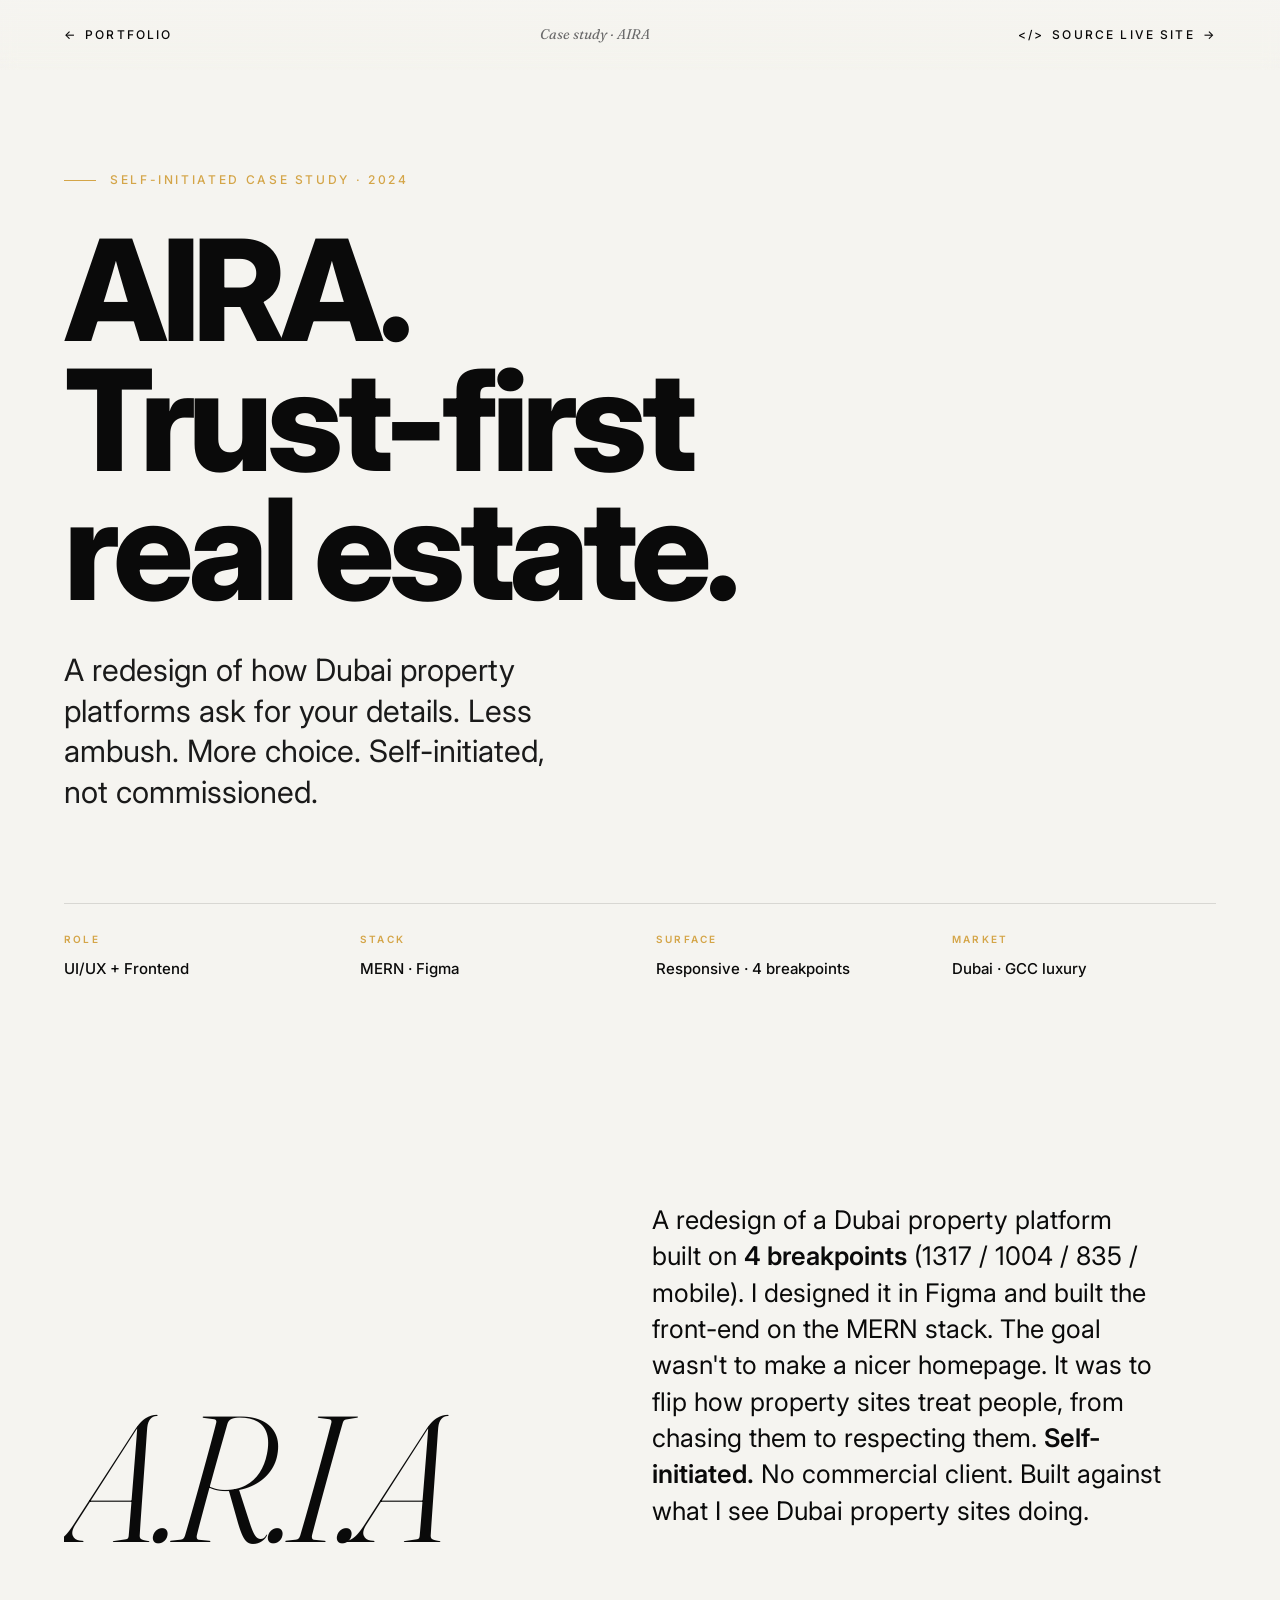
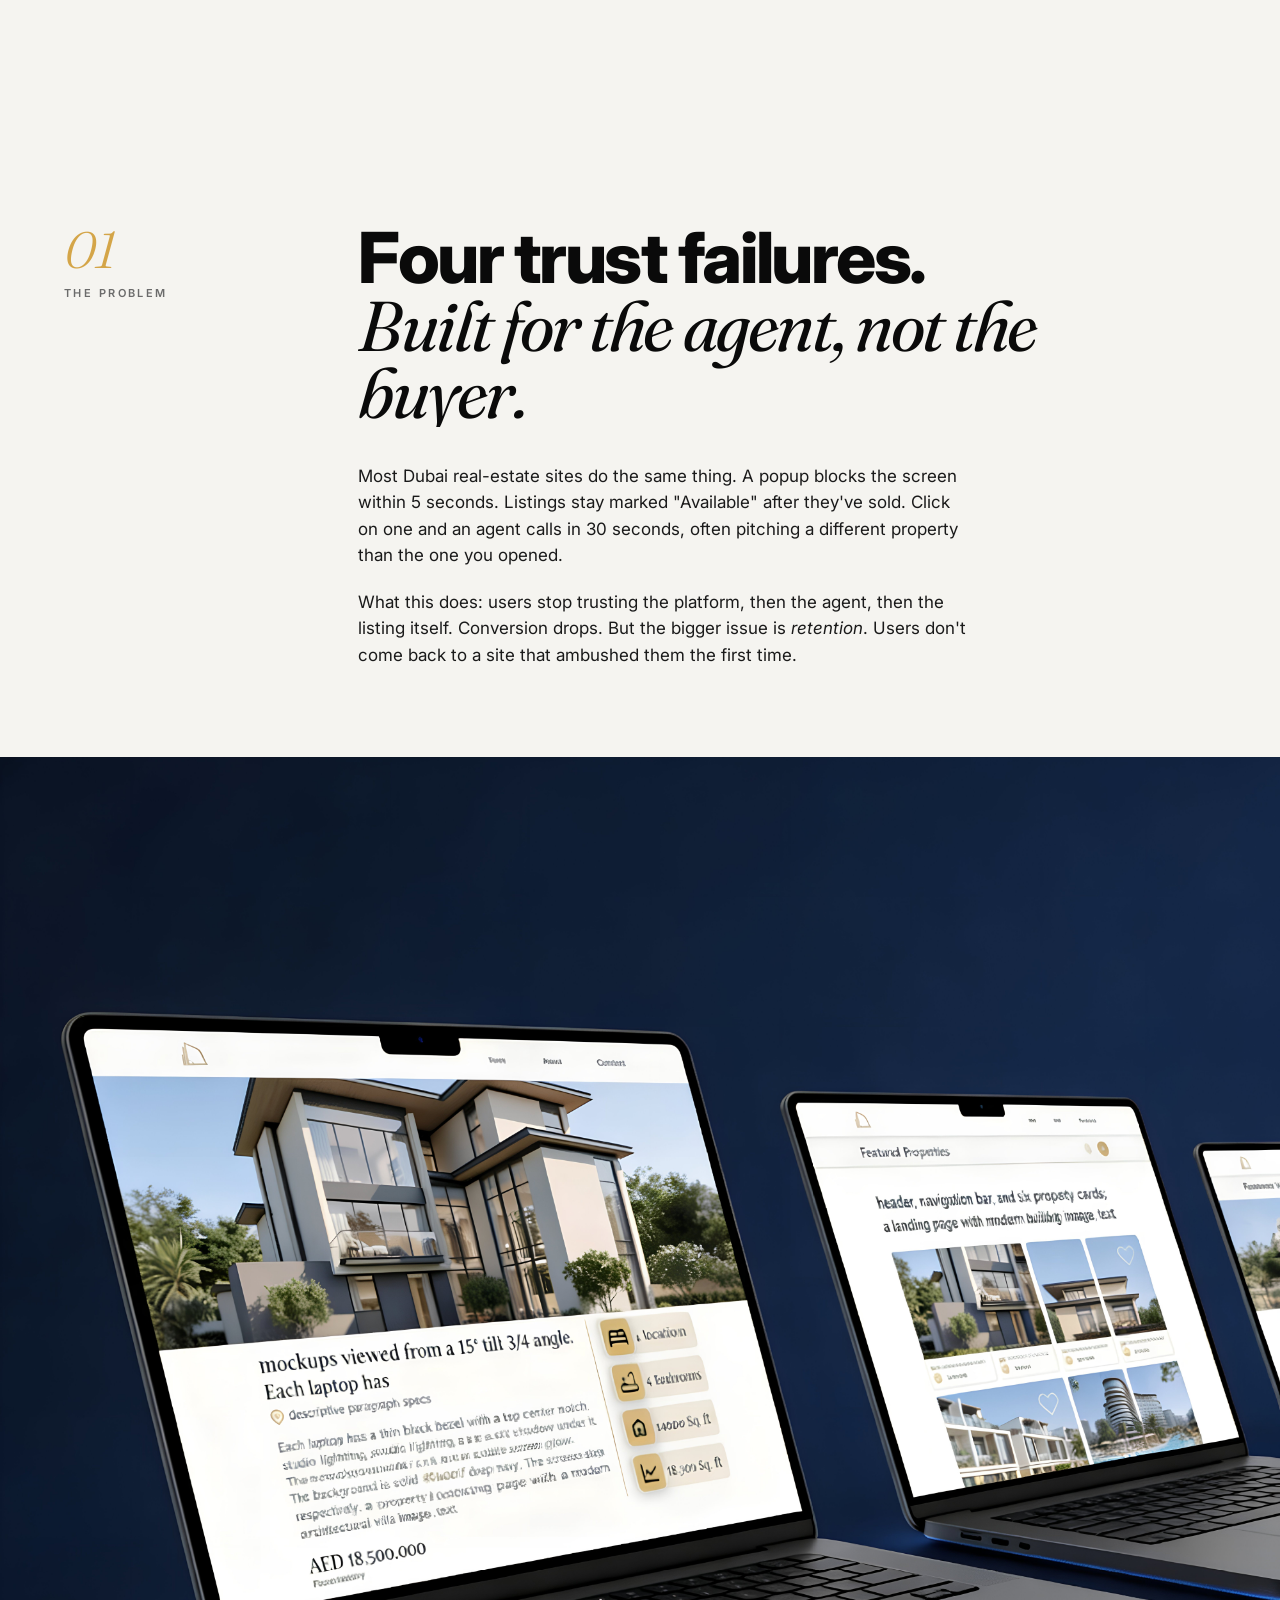
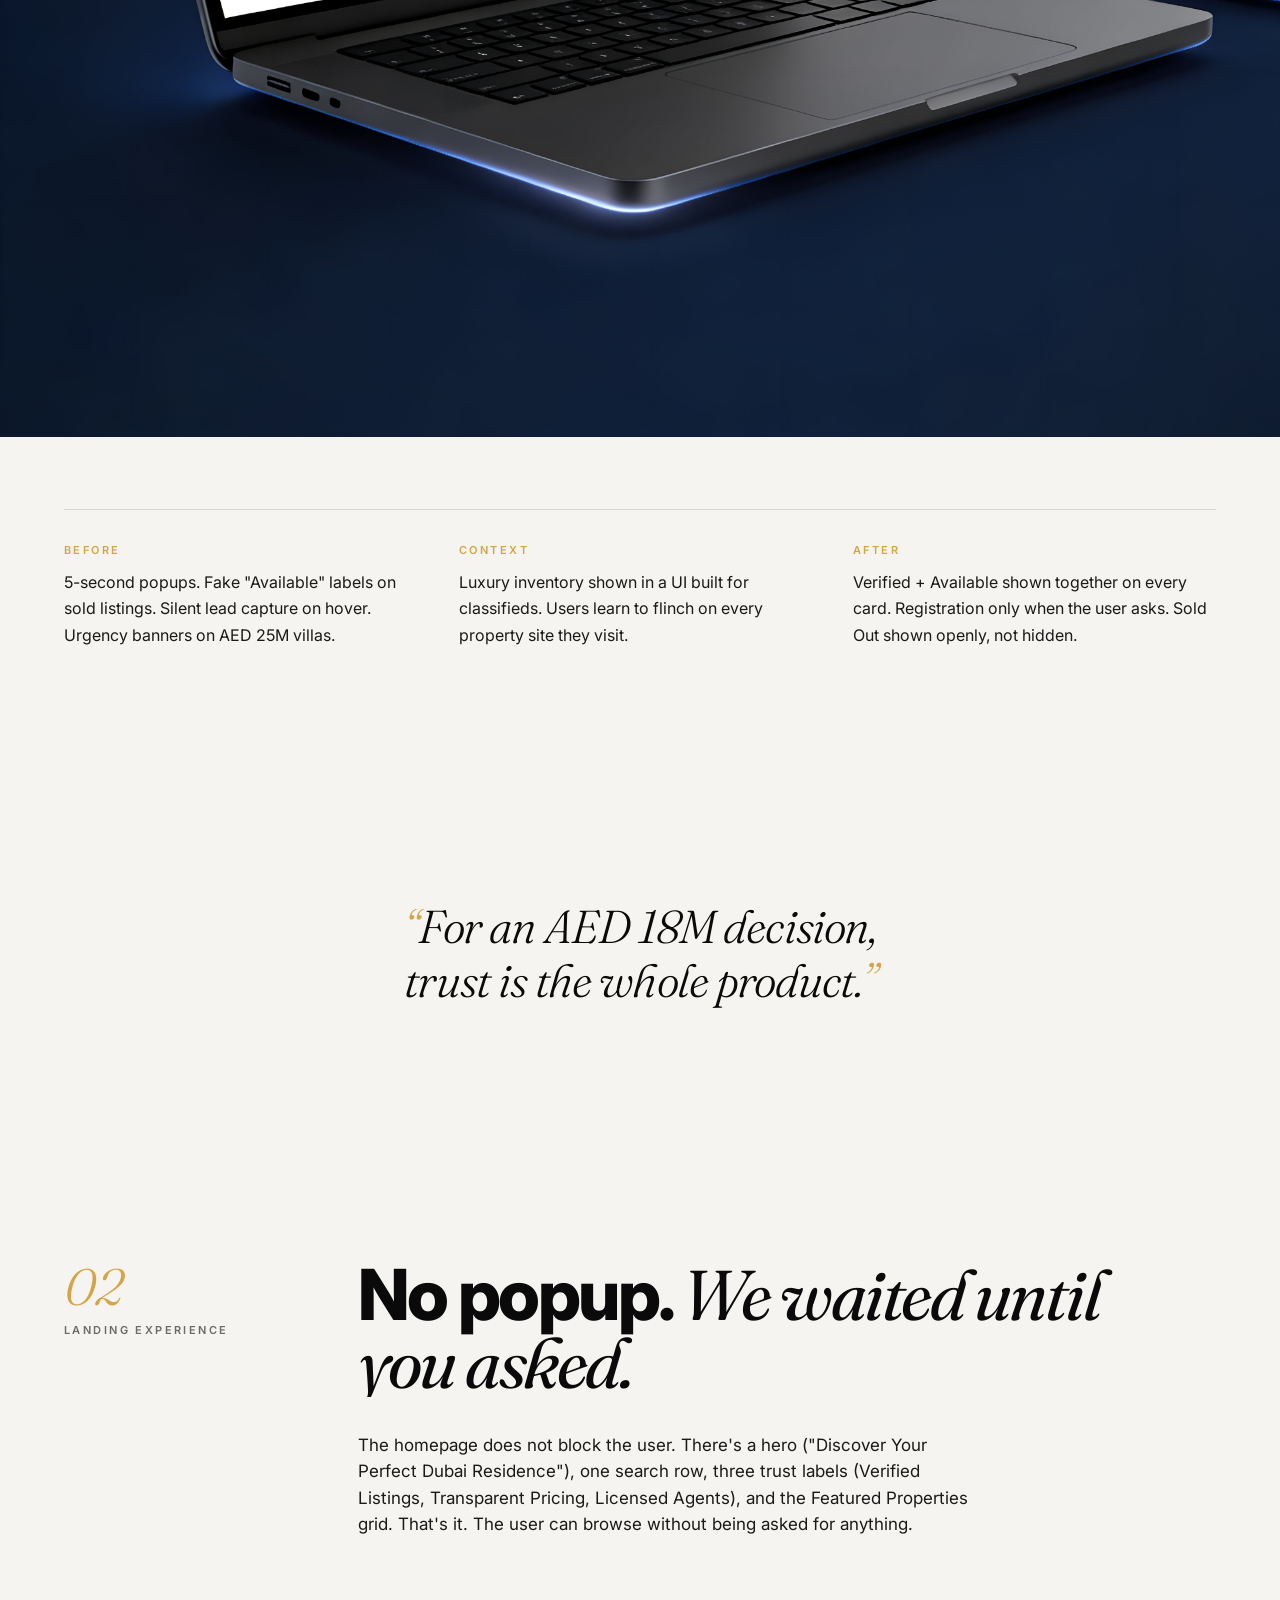
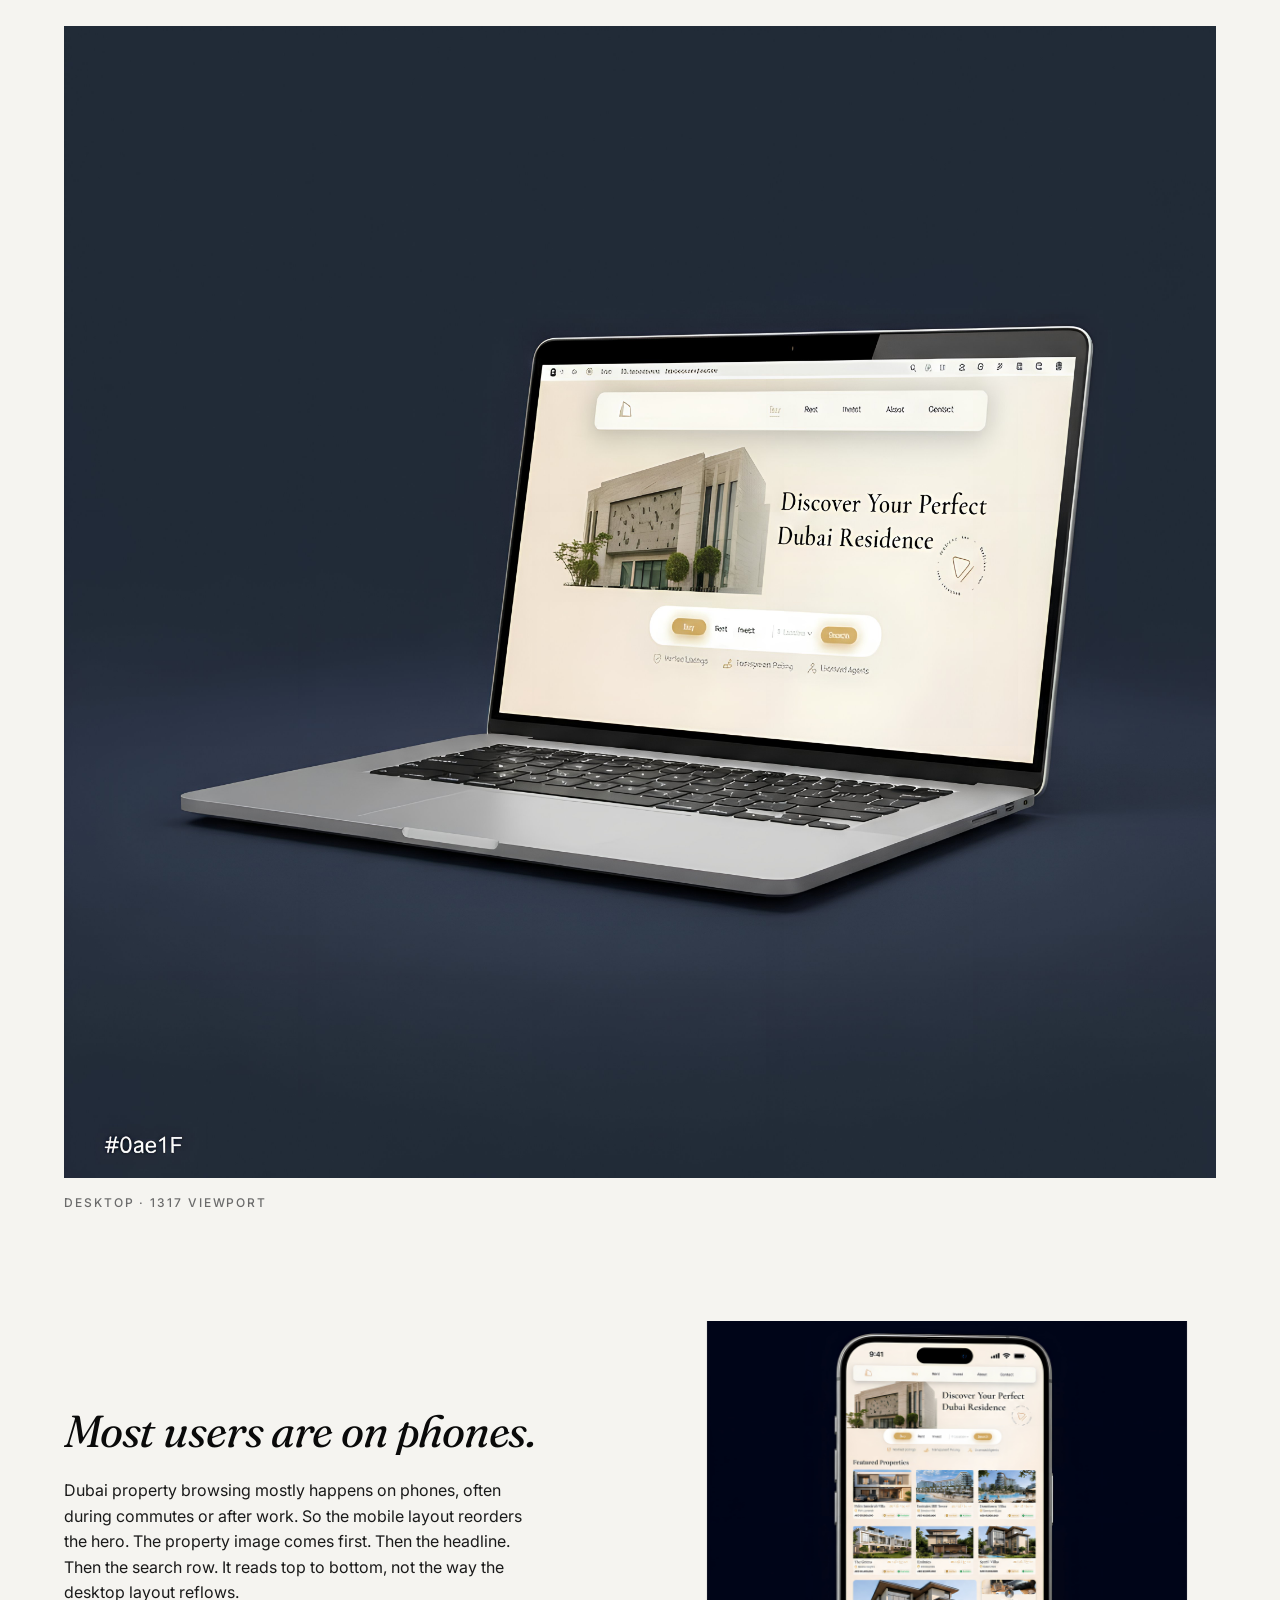
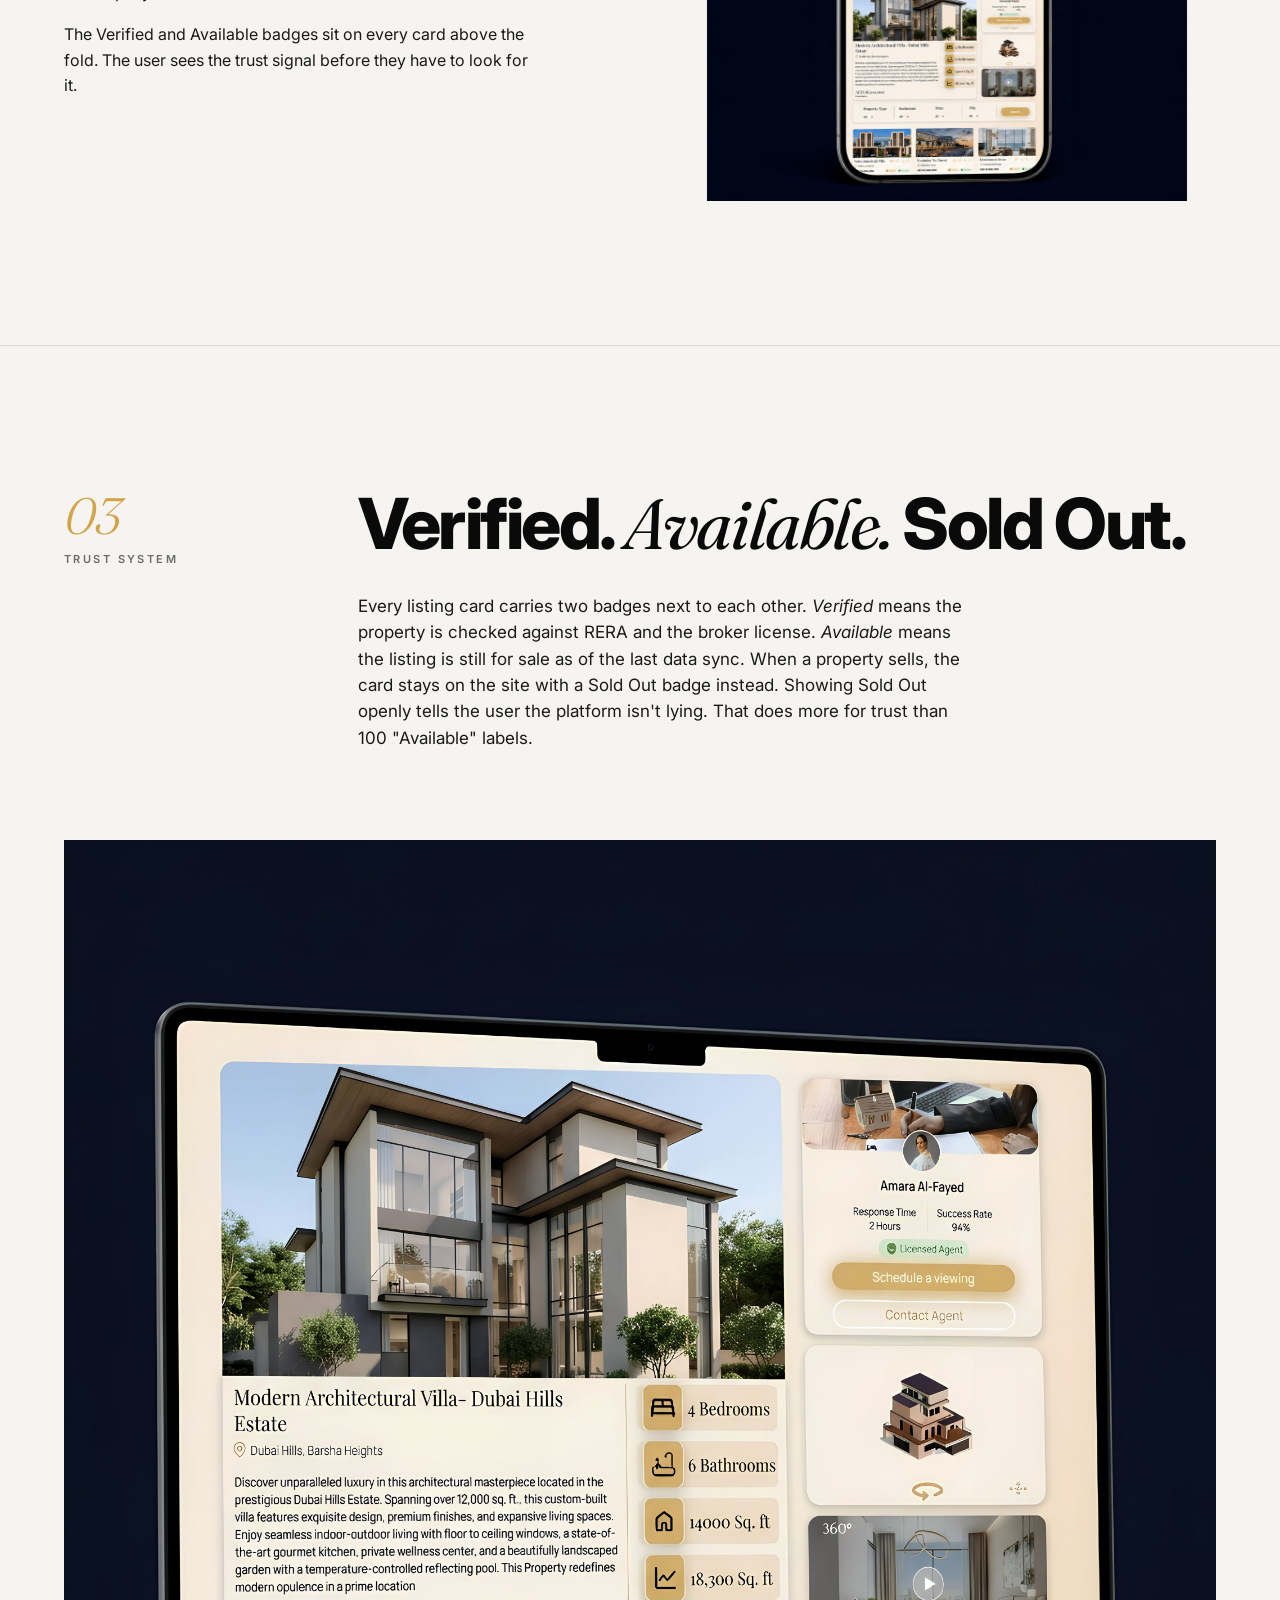
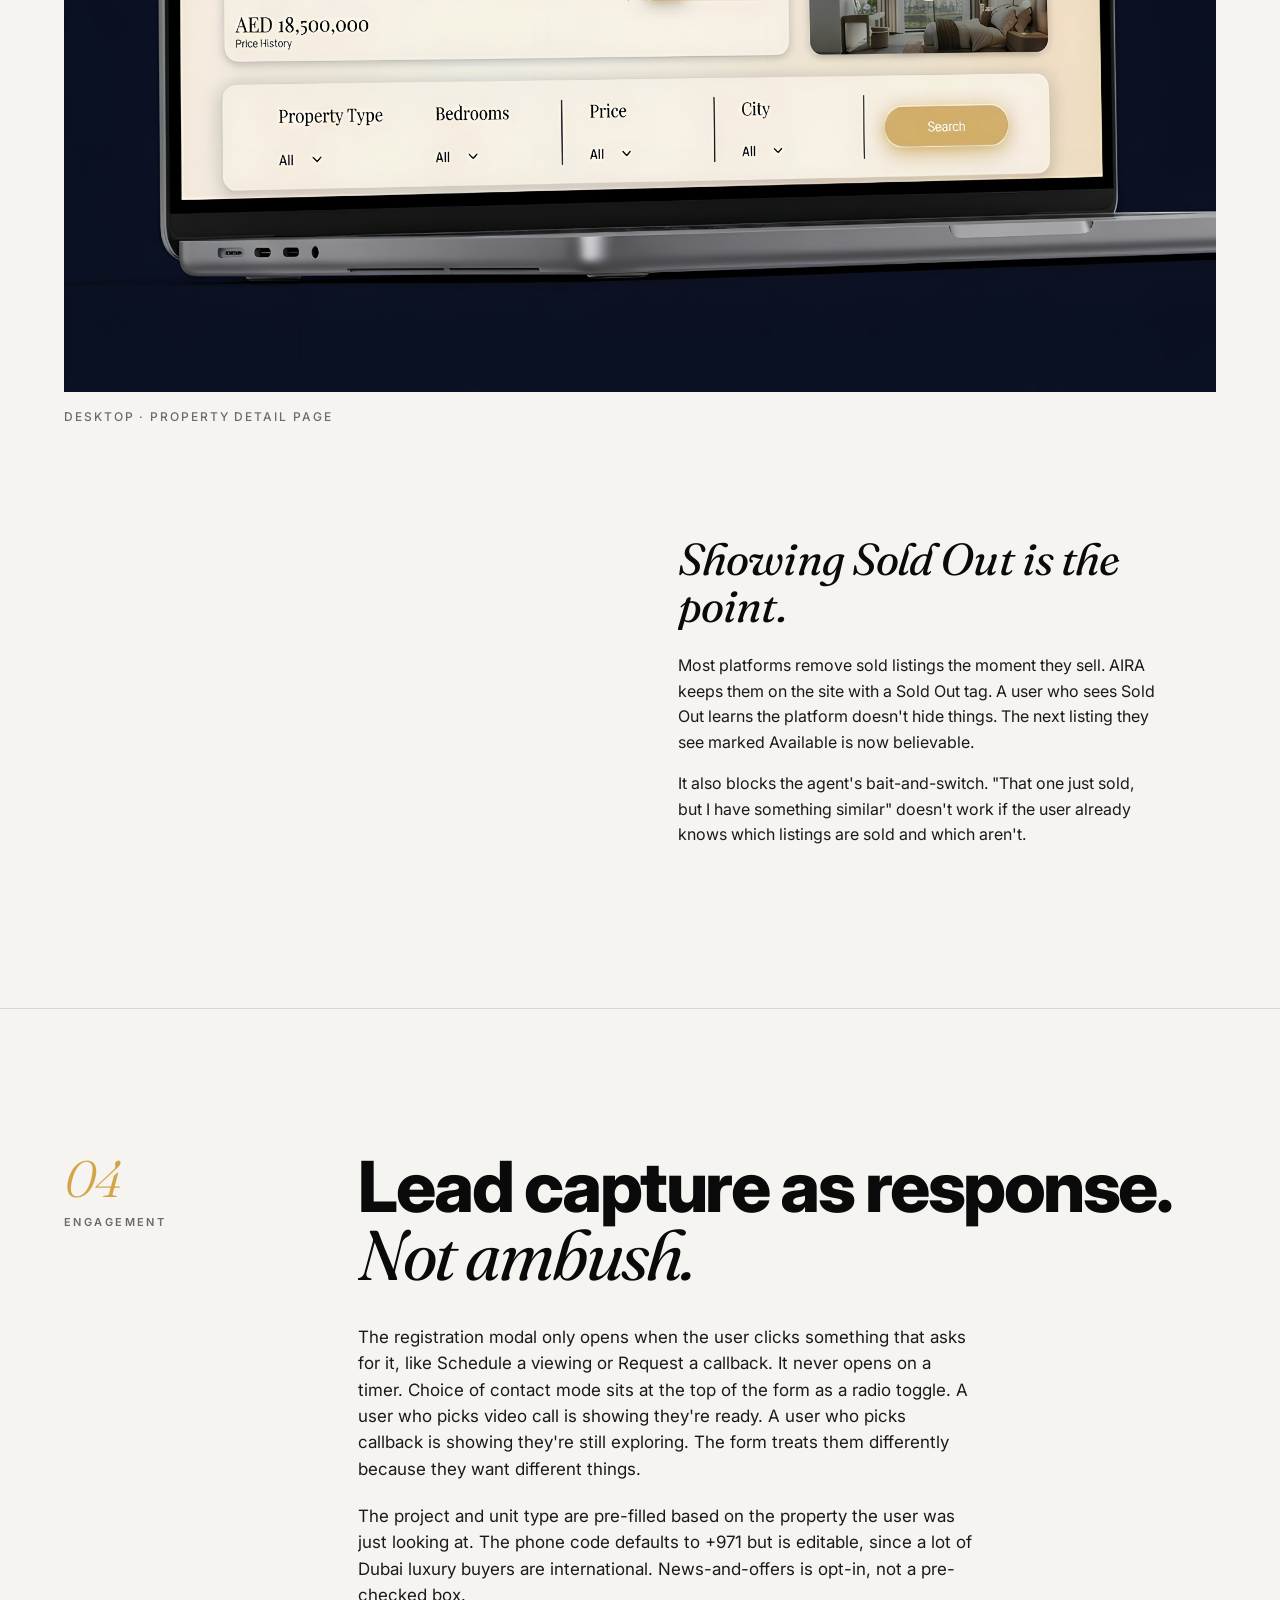
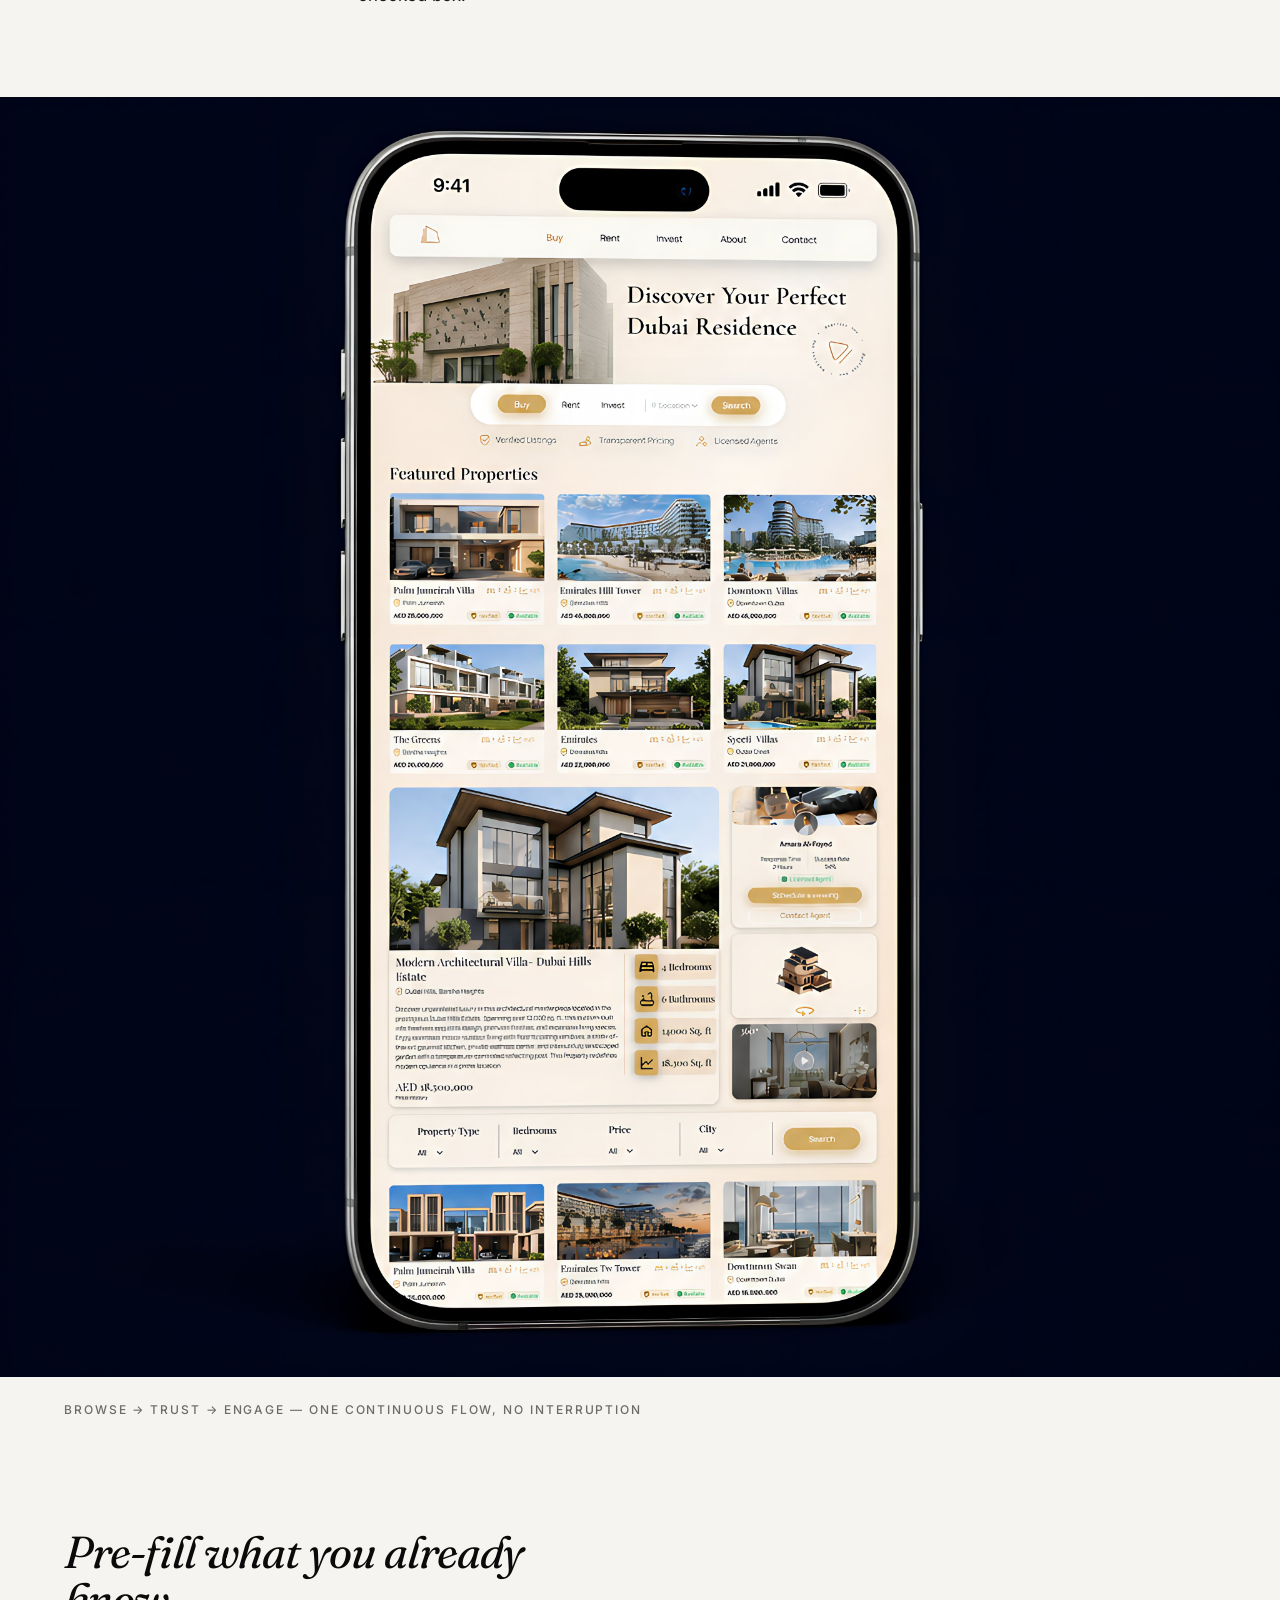
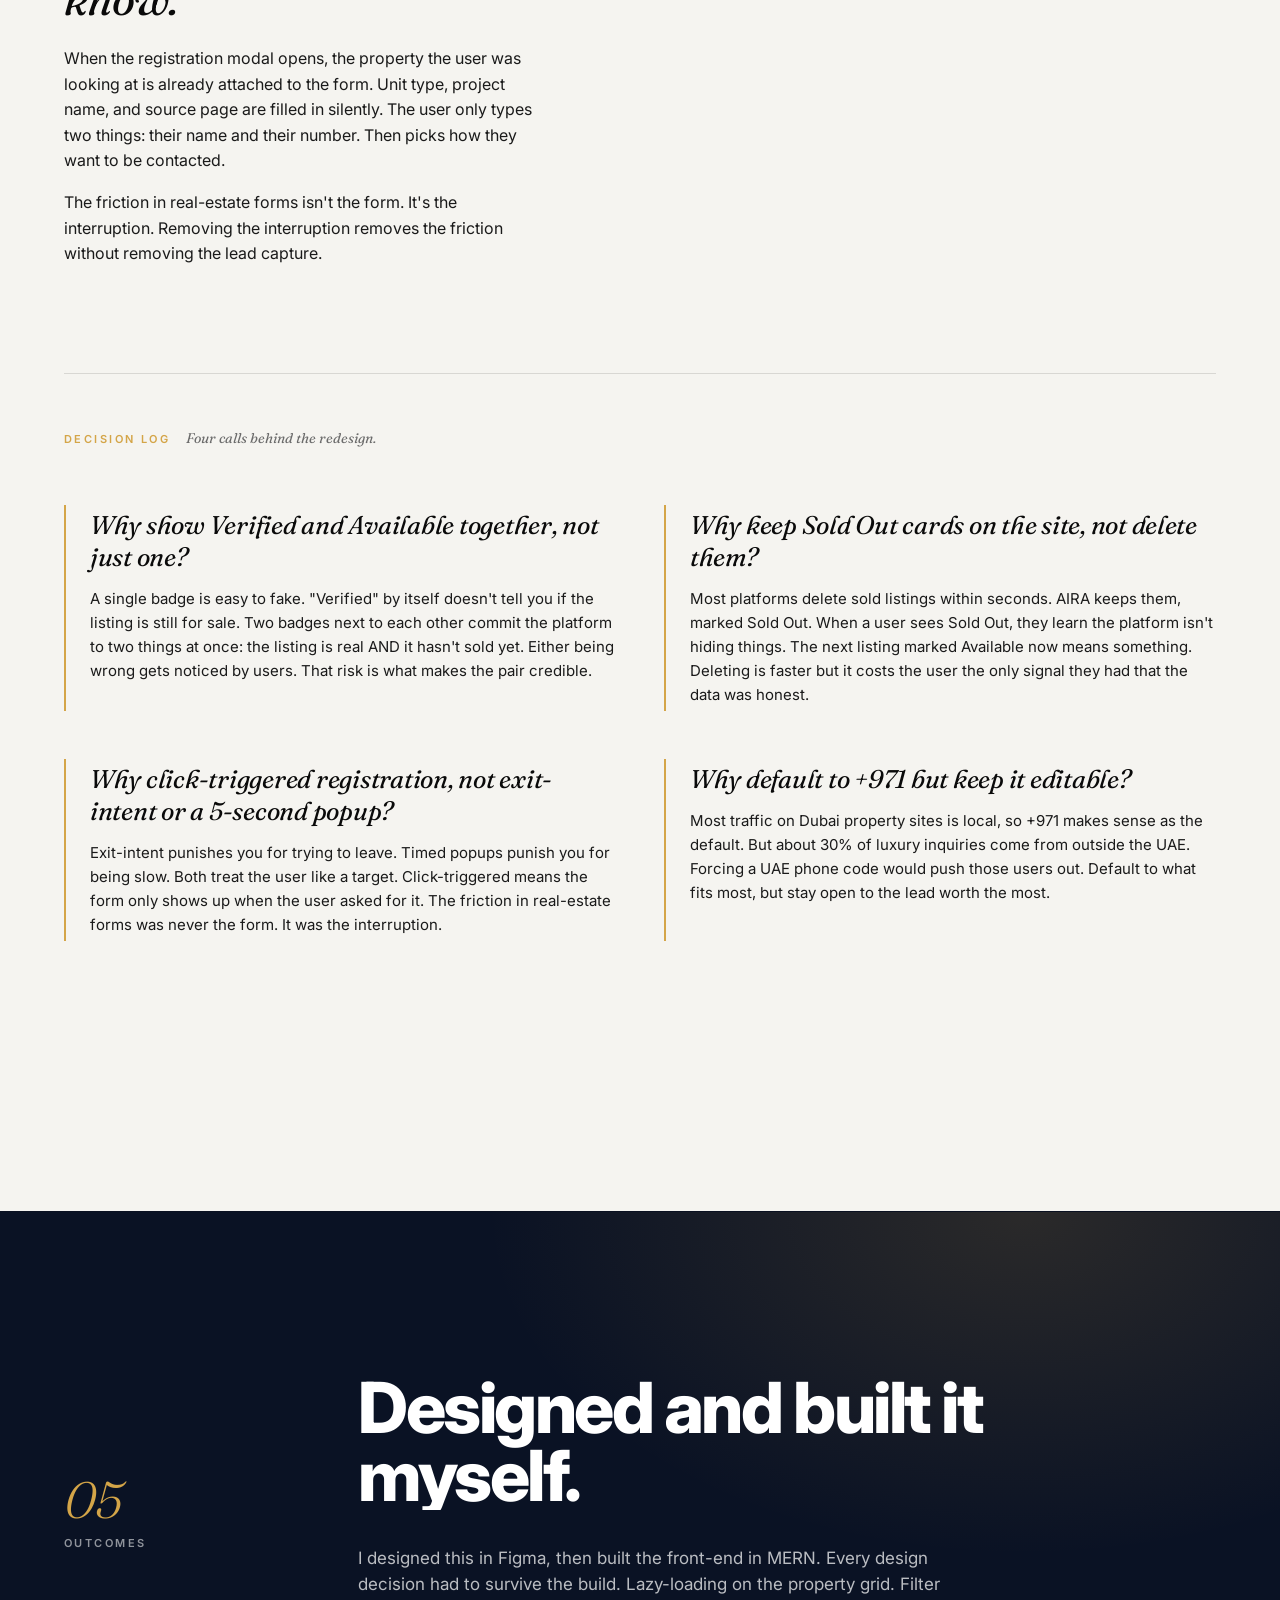
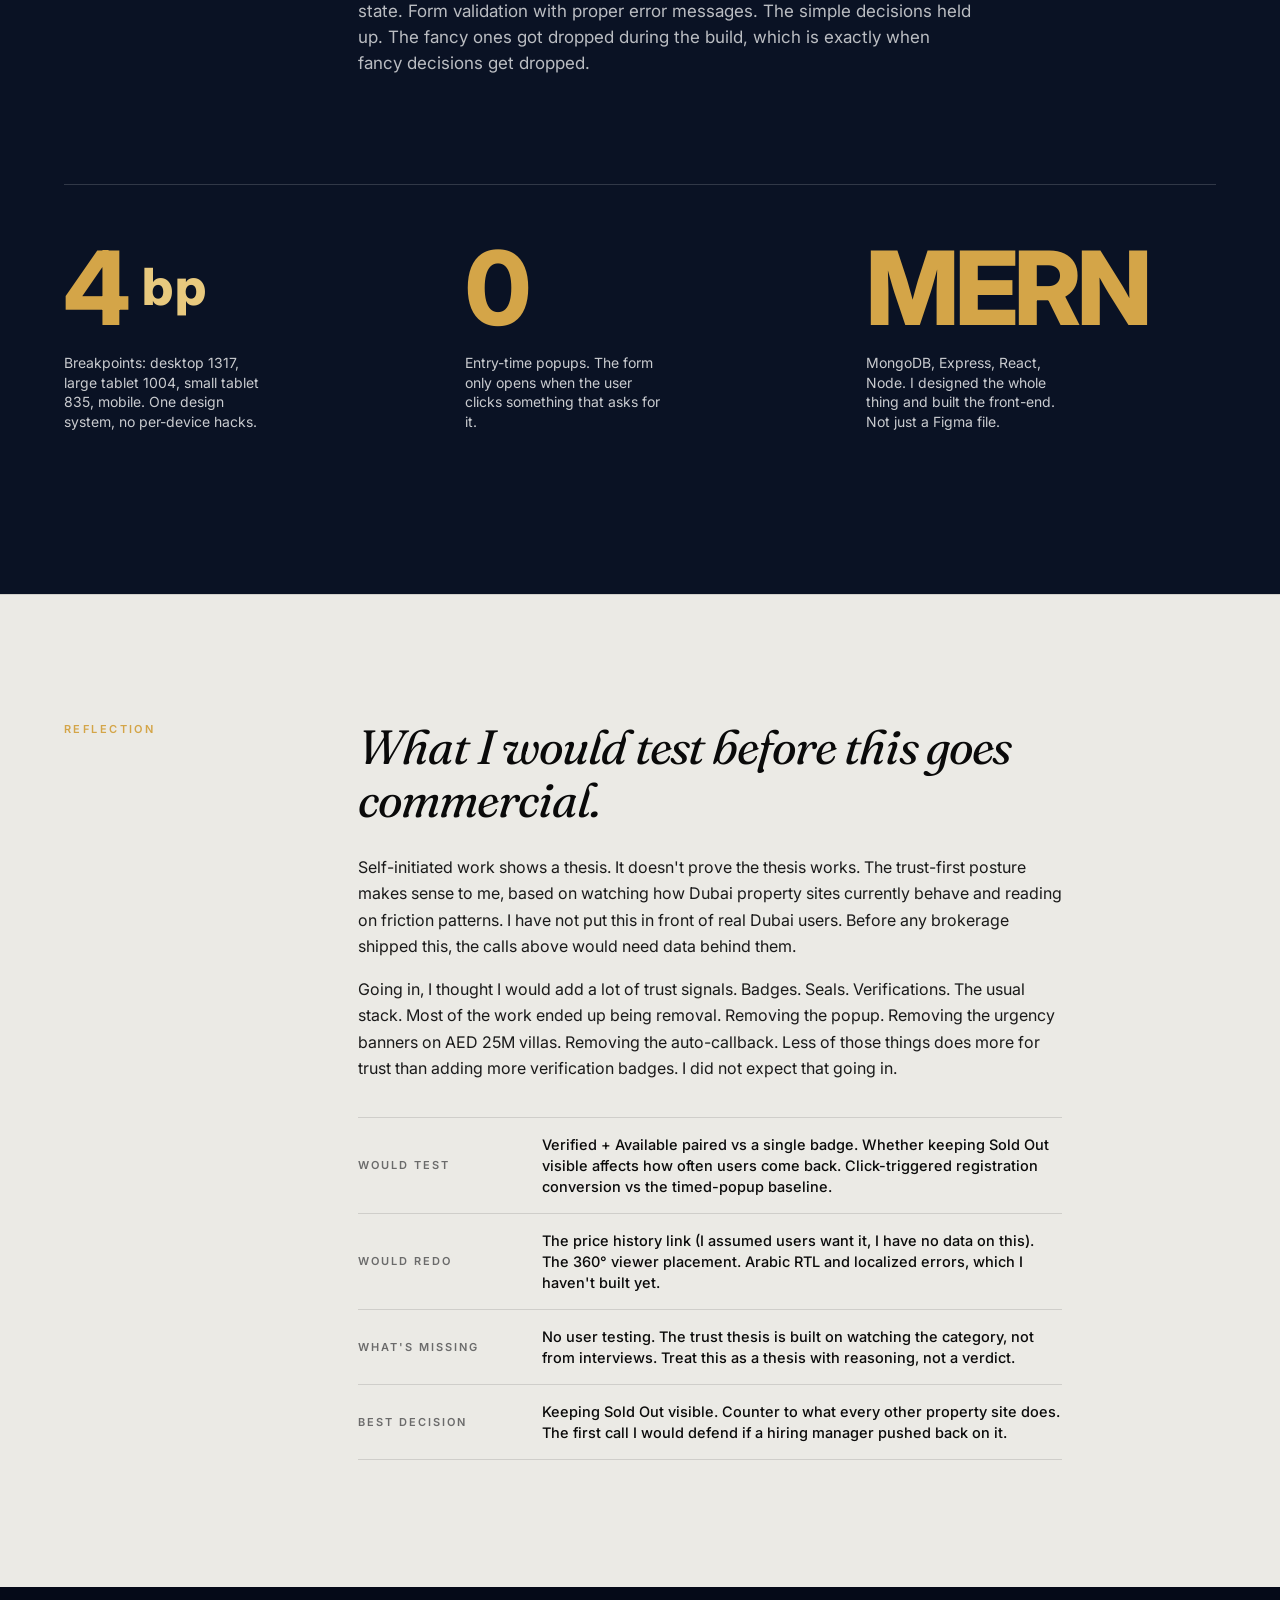
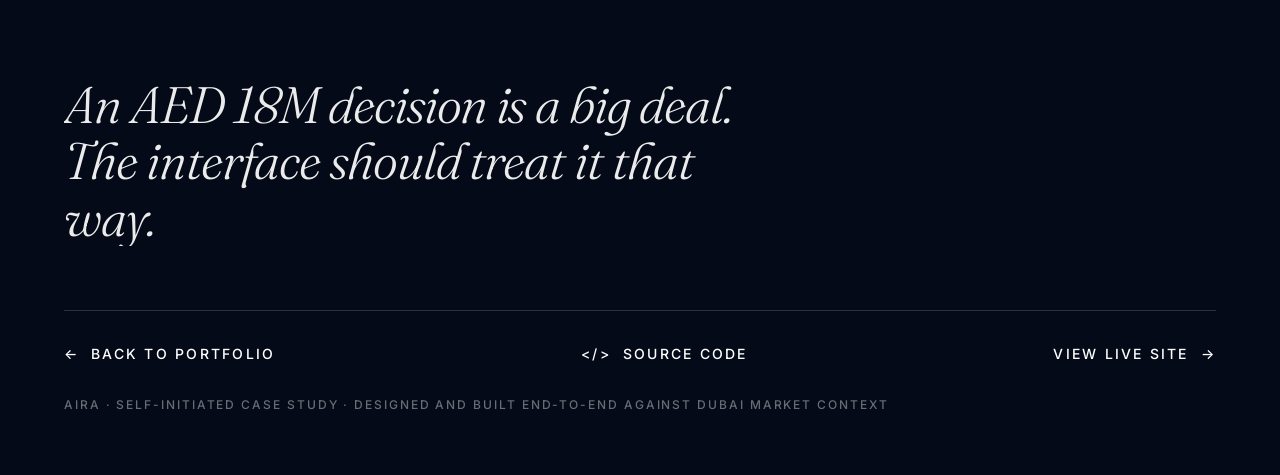
==== portfolio-fe/project-aira.html @ dd725645 "first commit" ====
<!DOCTYPE html>
<html lang="en">
<head>
<meta charset="UTF-8">
<meta name="viewport" content="width=device-width, initial-scale=1, viewport-fit=cover">
<meta name="description" content="Case study: ARIA — a trust-first real estate platform for Dubai, replacing aggressive lead capture with user-controlled engagement.">
<title>ARIA · Case Study — Jenish Karki</title>

<link rel="preconnect" href="https://fonts.googleapis.com">
<link rel="preconnect" href="https://fonts.gstatic.com" crossorigin>
<link href="https://fonts.googleapis.com/css2?family=Inter:wght@300;400;500;600;700;800;900&family=Fraunces:opsz,wght@9..144,300;9..144,400;9..144,500;9..144,700;9..144,800&display=swap" rel="stylesheet">

<style>
/* ============================================================
   ARIA CASE STUDY — scoped under .bkvm-page
   Typography: editorial magazine. Layout: Porsche-style stagger.
   (Shares the BKVM case-study chassis for visual consistency.)
   ============================================================ */

.bkvm-page,
.bkvm-page * {
  box-sizing: border-box;
}

.bkvm-page {
  --bg: #f5f4f0;
  --bg-2: #ebeae5;
  --bg-dark: #0a1224;
  --bg-dark-2: #050a18;
  --ink: #0a0a0a;
  --ink-2: #1a1a1a;
  --ink-mute: #6b6b6b;
  --ink-faint: #9a9a9a;
  --rule: rgba(10, 10, 10, 0.12);
  --rule-strong: rgba(10, 10, 10, 0.32);
  --gold: #d4a548;
  --gold-soft: #e8c97e;
  --navy: #1a3050;
  --red: #c2362b;
  --green: #1f7a3d;
  --serif: 'Fraunces', 'Times New Roman', serif;
  --sans: 'Inter', -apple-system, BlinkMacSystemFont, 'Segoe UI', sans-serif;
  --ease: cubic-bezier(0.4, 0, 0.2, 1);
  --ease-out: cubic-bezier(0.22, 1, 0.36, 1);

  margin: 0;
  background: var(--bg);
  color: var(--ink);
  font-family: var(--sans);
  font-size: 17px;
  line-height: 1.55;
  -webkit-font-smoothing: antialiased;
  -moz-osx-font-smoothing: grayscale;
  text-rendering: optimizeLegibility;
  overflow-x: hidden;
}

html { scroll-behavior: smooth; }

/* Selection */
.bkvm-page ::selection { background: var(--gold); color: var(--ink); }

/* ===== Top nav (fixed) ===== */
.bkvm-nav {
  position: fixed;
  inset: 0 0 auto 0;
  z-index: 100;
  display: flex;
  justify-content: space-between;
  align-items: center;
  padding: 24px max(5vw, 32px);
  background: linear-gradient(180deg, rgba(245, 244, 240, 0.96), rgba(245, 244, 240, 0));
  backdrop-filter: saturate(140%) blur(8px);
  -webkit-backdrop-filter: saturate(140%) blur(8px);
  font-size: 12px;
  letter-spacing: 0.18em;
  text-transform: uppercase;
  font-weight: 500;
  transition: padding 0.4s var(--ease);
}
.bkvm-nav a {
  color: var(--ink);
  text-decoration: none;
  position: relative;
  display: inline-flex;
  align-items: center;
  gap: 8px;
  transition: opacity 0.2s var(--ease);
}
.bkvm-nav a:hover { opacity: 0.5; }
.bkvm-nav .center {
  font-family: var(--serif);
  font-style: italic;
  font-weight: 400;
  text-transform: none;
  letter-spacing: 0;
  font-size: 14px;
  color: var(--ink-mute);
}
@media (max-width: 720px) {
  .bkvm-nav { padding: 16px 20px; font-size: 10px; }
  .bkvm-nav .center { display: none; }
}

/* ===== HERO ===== */
.hero {
  min-height: 100svh;
  padding: clamp(120px, 18vh, 200px) max(5vw, 32px) clamp(48px, 8vh, 96px);
  display: flex;
  flex-direction: column;
  justify-content: space-between;
  position: relative;
}

.hero .eyebrow {
  font-size: 12px;
  letter-spacing: 0.22em;
  text-transform: uppercase;
  font-weight: 500;
  color: var(--gold);
  margin-bottom: clamp(28px, 4vh, 56px);
  display: inline-flex;
  align-items: center;
  gap: 14px;
}
.hero .eyebrow::before {
  content: '';
  width: 32px;
  height: 1px;
  background: var(--gold);
  display: inline-block;
}

.hero h1 {
  font-size: clamp(56px, 11vw, 168px);
  line-height: 0.92;
  letter-spacing: -0.045em;
  font-weight: 800;
  margin: 0 0 clamp(28px, 4vh, 48px);
  max-width: 14ch;
  font-feature-settings: 'ss01';
}

.hero .lede {
  font-size: clamp(20px, 2.4vw, 32px);
  line-height: 1.32;
  font-weight: 400;
  color: var(--ink-2);
  max-width: 28ch;
  margin: 0;
}
.hero .lede em {
  font-family: var(--serif);
  font-style: italic;
  font-weight: 400;
  color: var(--ink);
}

.hero-meta {
  display: grid;
  grid-template-columns: repeat(4, 1fr);
  gap: 32px;
  border-top: 1px solid var(--rule);
  padding-top: 28px;
  margin-top: clamp(64px, 10vh, 120px);
}
.hero-meta .cell .label {
  display: block;
  font-size: 10px;
  letter-spacing: 0.22em;
  text-transform: uppercase;
  color: var(--gold);
  font-weight: 600;
  margin-bottom: 10px;
}
.hero-meta .cell .value {
  display: block;
  font-size: 15px;
  font-weight: 500;
  color: var(--ink);
  line-height: 1.4;
}
@media (max-width: 720px) {
  .hero-meta { grid-template-columns: repeat(2, 1fr); gap: 20px; }
}

/* ===== Intro lede block (post-hero, like Porsche f03) ===== */
.intro-block {
  padding: clamp(80px, 14vh, 180px) max(5vw, 32px) clamp(80px, 14vh, 180px);
  display: grid;
  grid-template-columns: repeat(12, 1fr);
  gap: 24px;
}
.intro-block .body {
  grid-column: 7 / -1;
  font-size: clamp(20px, 2vw, 28px);
  line-height: 1.42;
  font-weight: 400;
  color: var(--ink);
  max-width: 32ch;
}
.intro-block .body strong {
  font-weight: 600;
}
.intro-block .marker {
  grid-column: 1 / 7;
  align-self: end;
  font-family: var(--serif);
  font-weight: 300;
  font-size: clamp(80px, 14vw, 220px);
  line-height: 0.85;
  color: var(--ink);
  letter-spacing: -0.04em;
  font-style: italic;
}
@media (max-width: 900px) {
  .intro-block .body { grid-column: 1 / -1; font-size: 22px; }
  .intro-block .marker { display: none; }
}

/* ===== Section base ===== */
.section {
  padding: clamp(96px, 16vh, 200px) max(5vw, 32px);
  position: relative;
}
.section + .section {
  border-top: 1px solid var(--rule);
}

.section-head {
  display: grid;
  grid-template-columns: repeat(12, 1fr);
  gap: 24px;
  margin-bottom: clamp(56px, 8vh, 112px);
}
.section-meta {
  grid-column: 1 / 4;
  display: flex;
  flex-direction: column;
  gap: 10px;
  position: sticky;
  top: 100px;
  align-self: start;
}
.section-meta .num {
  font-family: var(--serif);
  font-style: italic;
  font-weight: 300;
  font-size: clamp(36px, 4vw, 64px);
  line-height: 1;
  color: var(--gold);
  letter-spacing: -0.02em;
}
.section-meta .label {
  font-size: 11px;
  letter-spacing: 0.22em;
  text-transform: uppercase;
  font-weight: 600;
  color: var(--ink-mute);
}

.section-title {
  grid-column: 4 / -1;
}
.section-title h2 {
  font-size: clamp(36px, 5.5vw, 84px);
  line-height: 0.96;
  letter-spacing: -0.035em;
  font-weight: 800;
  margin: 0 0 clamp(28px, 4vh, 40px);
  max-width: 18ch;
}
.section-title h2 em {
  font-family: var(--serif);
  font-style: italic;
  font-weight: 400;
}
.section-title .body {
  font-size: clamp(17px, 1.3vw, 20px);
  line-height: 1.55;
  color: var(--ink-2);
  max-width: 56ch;
}
.section-title .body + .body { margin-top: 1.2em; }

@media (max-width: 900px) {
  .section-head { gap: 16px; }
  .section-meta { grid-column: 1 / -1; flex-direction: row; align-items: baseline; gap: 16px; position: static; margin-bottom: 12px; }
  .section-meta .num { font-size: 28px; }
  .section-title { grid-column: 1 / -1; }
}

/* ===== Image figures ===== */
.figure {
  margin: 0;
  position: relative;
}
.figure img {
  display: block;
  width: 100%;
  height: auto;
}
.figure figcaption {
  margin-top: 16px;
  font-size: 12px;
  letter-spacing: 0.16em;
  text-transform: uppercase;
  color: var(--ink-mute);
  font-weight: 500;
}

/* Full-bleed (page-wide) image */
.figure.full {
  margin-left: calc(-1 * max(5vw, 32px));
  margin-right: calc(-1 * max(5vw, 32px));
}

/* Wide hero image (slightly inset) */
.figure.wide {
  max-width: 1400px;
  margin-left: auto;
  margin-right: auto;
}

/* Card image (offset / inset) */
.figure.card img {
  border-radius: 4px;
  box-shadow: 0 24px 64px -32px rgba(0, 0, 0, 0.18);
}

/* ===== Two-column "split" — text + phone mockup ===== */
.split {
  display: grid;
  grid-template-columns: repeat(12, 1fr);
  gap: clamp(40px, 6vw, 96px);
  align-items: center;
  margin-top: clamp(80px, 12vh, 160px);
}
.split.--reverse > .split-text { grid-column: 7 / -1; order: 2; }
.split.--reverse > .split-image { grid-column: 1 / 7; order: 1; }
.split-text { grid-column: 1 / 7; }
.split-text h3 {
  font-family: var(--serif);
  font-weight: 400;
  font-style: italic;
  font-size: clamp(28px, 3.5vw, 52px);
  line-height: 1.05;
  letter-spacing: -0.02em;
  margin: 0 0 24px;
  max-width: 18ch;
}
.split-text .body {
  font-size: clamp(16px, 1.2vw, 19px);
  line-height: 1.6;
  color: var(--ink-2);
  max-width: 48ch;
}
.split-text .body + .body { margin-top: 1em; }
.split-image { grid-column: 7 / -1; }
.split-image img {
  display: block;
  width: 100%;
  max-width: 480px;
  margin: 0 auto;
  height: auto;
}

@media (max-width: 900px) {
  .split { grid-template-columns: 1fr; gap: 48px; }
  .split-text, .split-image,
  .split.--reverse > .split-text, .split.--reverse > .split-image { grid-column: 1 / -1; order: unset; }
  .split-image img { max-width: 360px; }
}

/* ===== Pull-quote / accent ===== */
.pull {
  font-family: var(--serif);
  font-weight: 300;
  font-style: italic;
  font-size: clamp(28px, 3.6vw, 56px);
  line-height: 1.18;
  letter-spacing: -0.02em;
  color: var(--ink);
  max-width: 22ch;
  margin: clamp(80px, 12vh, 160px) auto;
  text-align: center;
  padding: 0 max(5vw, 24px);
}
.pull::before, .pull::after { color: var(--gold); }
.pull::before { content: '“'; }
.pull::after  { content: '”'; }

/* ===== Outcomes / stats ===== */
.outcomes {
  background: var(--bg-dark);
  color: #fff;
  padding: clamp(120px, 18vh, 220px) max(5vw, 32px);
  margin-top: clamp(96px, 14vh, 160px);
  position: relative;
  overflow: hidden;
}
.outcomes::before {
  content: '';
  position: absolute;
  inset: 0;
  background: radial-gradient(60% 50% at 80% 0%, rgba(212, 165, 72, 0.16), transparent 70%);
  pointer-events: none;
}
.outcomes .section-head { margin-bottom: clamp(64px, 10vh, 128px); }
.outcomes .section-meta .num { color: var(--gold); }
.outcomes .section-meta .label { color: rgba(255, 255, 255, 0.55); }
.outcomes .section-title h2 { color: #fff; }
.outcomes .section-title .body { color: rgba(255, 255, 255, 0.72); }

.stats {
  display: grid;
  grid-template-columns: repeat(3, 1fr);
  gap: clamp(32px, 4vw, 80px);
  border-top: 1px solid rgba(255, 255, 255, 0.16);
  padding-top: clamp(48px, 6vh, 80px);
  position: relative;
  z-index: 1;
}
.stat .num {
  display: block;
  font-size: clamp(56px, 8vw, 128px);
  line-height: 0.96;
  letter-spacing: -0.04em;
  font-weight: 800;
  color: var(--gold);
  margin-bottom: 16px;
  font-feature-settings: 'tnum' on, 'lnum' on;
}
.stat .label {
  display: block;
  font-size: 14px;
  line-height: 1.4;
  color: rgba(255, 255, 255, 0.78);
  max-width: 22ch;
}
@media (max-width: 720px) {
  .stats { grid-template-columns: 1fr; gap: 40px; }
}

/* ===== Footer / next ===== */
.bkvm-footer {
  background: var(--bg-dark-2);
  color: #fff;
  padding: clamp(64px, 10vh, 120px) max(5vw, 32px) 48px;
}
.bkvm-footer .row {
  display: flex;
  justify-content: space-between;
  align-items: center;
  gap: 32px;
  flex-wrap: wrap;
  border-top: 1px solid rgba(255, 255, 255, 0.16);
  padding-top: 32px;
}
.bkvm-footer a {
  color: #fff;
  text-decoration: none;
  font-size: 14px;
  letter-spacing: 0.16em;
  text-transform: uppercase;
  font-weight: 500;
  display: inline-flex;
  align-items: center;
  gap: 12px;
  transition: opacity 0.2s var(--ease);
}
.bkvm-footer a:hover { opacity: 0.6; }
.bkvm-footer .lede {
  font-family: var(--serif);
  font-weight: 300;
  font-style: italic;
  font-size: clamp(28px, 4vw, 56px);
  line-height: 1.1;
  letter-spacing: -0.02em;
  margin: 0 0 64px;
  max-width: 22ch;
  color: rgba(255, 255, 255, 0.92);
}
.bkvm-footer .credit {
  font-size: 12px;
  letter-spacing: 0.16em;
  text-transform: uppercase;
  color: rgba(255, 255, 255, 0.4);
  font-weight: 500;
}

/* ===== Scroll reveal animations =====
   Hidden state ONLY applies when JS adds .js-anim to <html>.
   If JS fails for any reason, all content stays visible. */
.js-anim [data-anim] {
  opacity: 0;
  transition: opacity 1s var(--ease-out), transform 1s var(--ease-out);
  will-change: opacity, transform;
}
.js-anim [data-anim="up"]     { transform: translate3d(0, 48px, 0); }
.js-anim [data-anim="left"]   { transform: translate3d(40px, 0, 0); }
.js-anim [data-anim="fade"]   { transform: none; }
.js-anim [data-anim="reveal"] {
  opacity: 0;
  transform: translate3d(0, 40px, 0);
  transition: opacity 1.2s var(--ease-out), transform 1.2s var(--ease-out);
}
.js-anim [data-anim].in {
  opacity: 1;
  transform: none;
  clip-path: inset(0 0 0 0);
}
.js-anim [data-anim][data-delay="1"].in { transition-delay: 0.12s; }
.js-anim [data-anim][data-delay="2"].in { transition-delay: 0.24s; }
.js-anim [data-anim][data-delay="3"].in { transition-delay: 0.36s; }

@media (prefers-reduced-motion: reduce) {
  .js-anim [data-anim] {
    opacity: 1 !important;
    transform: none !important;
    clip-path: none !important;
    transition: none !important;
  }
  html { scroll-behavior: auto; }
}

/* ===== Numbered list (used in problem section) ===== */
.facts {
  display: grid;
  grid-template-columns: repeat(3, 1fr);
  gap: 32px;
  margin-top: clamp(56px, 8vh, 96px);
  padding-top: 32px;
  border-top: 1px solid var(--rule);
}
.fact .key {
  display: block;
  font-size: 11px;
  letter-spacing: 0.22em;
  text-transform: uppercase;
  font-weight: 600;
  color: var(--gold);
  margin-bottom: 10px;
}
.fact .val {
  font-size: 16px;
  line-height: 1.5;
  color: var(--ink-2);
}
@media (max-width: 900px) { .facts { grid-template-columns: 1fr; gap: 24px; } }

/* ===== Decision log — annotated UX rationale callouts =====
   Research-driven: makes design thinking VISIBLE to recruiters
   who scan portfolios for evidence of reasoning, not just craft. */
.decisions {
  display: grid;
  grid-template-columns: repeat(2, 1fr);
  gap: clamp(28px, 4vw, 48px);
  margin-top: clamp(64px, 10vh, 120px);
  padding-top: clamp(40px, 6vh, 64px);
  border-top: 1px solid var(--rule);
}
.decisions-head {
  grid-column: 1 / -1;
  display: flex;
  align-items: baseline;
  gap: 16px;
  margin-bottom: 8px;
}
.decisions-head .key {
  font-size: 11px;
  letter-spacing: 0.22em;
  text-transform: uppercase;
  font-weight: 600;
  color: var(--gold);
}
.decisions-head .lede {
  font-size: 14px;
  color: var(--ink-mute);
  font-style: italic;
  font-family: var(--serif);
}
.decision {
  border-left: 2px solid var(--gold);
  padding: 4px 0 4px 24px;
}
.decision .q {
  font-family: var(--serif);
  font-style: italic;
  font-weight: 400;
  font-size: clamp(20px, 2vw, 26px);
  line-height: 1.25;
  color: var(--ink);
  margin: 0 0 14px;
  letter-spacing: -0.01em;
}
.decision .a {
  font-size: 15px;
  line-height: 1.6;
  color: var(--ink-2);
  margin: 0;
}
.decision .a strong { color: var(--ink); font-weight: 600; }
.decision .a em { font-family: var(--serif); font-style: italic; font-weight: 400; color: var(--ink); }
@media (max-width: 720px) {
  .decisions { grid-template-columns: 1fr; gap: 28px; }
  .decision { padding-left: 18px; }
  .decisions-head { flex-direction: column; gap: 4px; }
}

/* ===== Reflection — what I learned / what I'd test next =====
   Research-driven: junior portfolios that include reflection
   sections (per Aakriti Chugh model) signal growth mindset
   and honest self-assessment. Recruiters value this strongly. */
.reflection {
  padding: clamp(96px, 14vh, 180px) max(5vw, 32px);
  background: var(--bg-2);
  border-top: 1px solid var(--rule);
  display: grid;
  grid-template-columns: repeat(12, 1fr);
  gap: 24px;
}
.reflection .meta {
  grid-column: 1 / 4;
  font-size: 11px;
  letter-spacing: 0.22em;
  text-transform: uppercase;
  font-weight: 600;
  color: var(--gold);
  position: sticky;
  top: 100px;
  align-self: start;
}
.reflection .body {
  grid-column: 4 / -1;
  max-width: 64ch;
}
.reflection h3 {
  font-family: var(--serif);
  font-weight: 400;
  font-style: italic;
  font-size: clamp(28px, 4vw, 48px);
  line-height: 1.1;
  letter-spacing: -0.02em;
  margin: 0 0 28px;
  max-width: 22ch;
  color: var(--ink);
}
.reflection p {
  font-size: clamp(16px, 1.2vw, 19px);
  line-height: 1.65;
  color: var(--ink-2);
  margin: 0 0 1em;
}
.reflection p em { font-family: var(--serif); font-style: italic; }
.reflection p strong { color: var(--ink); font-weight: 600; }
.reflection ul {
  list-style: none;
  padding: 0;
  margin: 36px 0 0;
}
.reflection ul li {
  display: grid;
  grid-template-columns: 160px 1fr;
  gap: 24px;
  padding: 16px 0;
  border-top: 1px solid var(--rule);
  font-size: 14.5px;
}
.reflection ul li:last-child { border-bottom: 1px solid var(--rule); }
.reflection ul li .k {
  font-size: 11px;
  letter-spacing: 0.18em;
  text-transform: uppercase;
  font-weight: 600;
  color: var(--ink-mute);
  align-self: center;
}
.reflection ul li .v {
  color: var(--ink);
  font-weight: 500;
  line-height: 1.45;
}
@media (max-width: 900px) {
  .reflection { grid-template-columns: 1fr; }
  .reflection .meta { grid-column: 1; position: static; margin-bottom: 16px; }
  .reflection .body { grid-column: 1; }
  .reflection ul li { grid-template-columns: 1fr; gap: 4px; }
  .reflection ul li .k { font-size: 10px; }
}
</style>
</head>

<body class="bkvm-page">

<!-- ===== TOP NAV ===== -->
<nav class="bkvm-nav" aria-label="Case study navigation">
  <a href="index.html#projects" aria-label="Back to portfolio">
    <span aria-hidden="true">←</span> Portfolio
  </a>
  <span class="center">Case study · AIRA</span>
  <span class="nav-right">
    <a href="https://github.com/Jenish0000/aira-real-estate" target="_blank" rel="noopener noreferrer" aria-label="View source code on GitHub">
      <span aria-hidden="true">&lt;/&gt;</span> Source
    </a>
    <a href="https://aira-real-estate.vercel.app/" target="_blank" rel="noopener noreferrer" aria-label="Open live site in new tab">
      Live site <span aria-hidden="true">→</span>
    </a>
  </span>
</nav>

<main>

  <!-- ===== HERO ===== -->
  <section class="hero" aria-labelledby="hero-title">
    <div>
      <span class="eyebrow" data-anim="up">Self-initiated case study · 2024</span>
      <h1 id="hero-title" data-anim="up" data-delay="1">AIRA.<br>Trust-first<br>real estate.</h1>
      <p class="lede" data-anim="up" data-delay="2">A redesign of how Dubai property platforms ask for your details. Less ambush. More choice. Self-initiated, not commissioned.</p>
    </div>

    <div class="hero-meta" data-anim="fade" data-delay="3">
      <div class="cell"><span class="label">Role</span><span class="value">UI/UX + Frontend</span></div>
      <div class="cell"><span class="label">Stack</span><span class="value">MERN · Figma</span></div>
      <div class="cell"><span class="label">Surface</span><span class="value">Responsive · 4 breakpoints</span></div>
      <div class="cell"><span class="label">Market</span><span class="value">Dubai · GCC luxury</span></div>
    </div>
  </section>

  <!-- ===== INTRO LEDE ===== -->
  <section class="intro-block" aria-label="Project overview">
    <div class="marker" data-anim="up" aria-hidden="true">A.R.I.A</div>
    <p class="body" data-anim="up" data-delay="1">
      A redesign of a Dubai property platform built on <strong>4 breakpoints</strong> (1317 / 1004 / 835 / mobile). I designed it in Figma and built the front-end on the MERN stack. The goal wasn't to make a nicer homepage. It was to flip how property sites treat people, from chasing them to respecting them. <strong>Self-initiated.</strong> No commercial client. Built against what I see Dubai property sites doing.
    </p>
  </section>

  <!-- ===== 01 · THE PROBLEM ===== -->
  <section class="section" aria-labelledby="sec-01">
    <header class="section-head">
      <div class="section-meta">
        <span class="num" data-anim="up">01</span>
        <span class="label" data-anim="up" data-delay="1">The Problem</span>
      </div>
      <div class="section-title">
        <h2 id="sec-01" data-anim="up">Four trust failures.<br><em>Built for the agent, not the buyer.</em></h2>
        <p class="body" data-anim="up" data-delay="1">
          Most Dubai real-estate sites do the same thing. A popup blocks the screen within 5 seconds. Listings stay marked "Available" after they've sold. Click on one and an agent calls in 30 seconds, often pitching a different property than the one you opened.
        </p>
        <p class="body" data-anim="up" data-delay="2">
          What this does: users stop trusting the platform, then the agent, then the listing itself. Conversion drops. But the bigger issue is <em>retention</em>. Users don't come back to a site that ambushed them the first time.
        </p>
      </div>
    </header>

    <figure class="figure full" data-anim="reveal">
      <img src="./assets/aira/01-system-stacked.png" alt="Responsive system shown across two laptop breakpoints — the property platform engineered as one design system, not patched per device." loading="lazy">
    </figure>

    <div class="facts">
      <div class="fact" data-anim="up"><span class="key">Before</span><span class="val">5-second popups. Fake "Available" labels on sold listings. Silent lead capture on hover. Urgency banners on AED 25M villas.</span></div>
      <div class="fact" data-anim="up" data-delay="1"><span class="key">Context</span><span class="val">Luxury inventory shown in a UI built for classifieds. Users learn to flinch on every property site they visit.</span></div>
      <div class="fact" data-anim="up" data-delay="2"><span class="key">After</span><span class="val">Verified + Available shown together on every card. Registration only when the user asks. Sold Out shown openly, not hidden.</span></div>
    </div>
  </section>

  <!-- ===== Pull quote ===== -->
  <p class="pull" data-anim="up">For an AED 18M decision, trust is the whole product.</p>

  <!-- ===== 02 · LANDING ===== -->
  <section class="section" aria-labelledby="sec-02">
    <header class="section-head">
      <div class="section-meta">
        <span class="num" data-anim="up">02</span>
        <span class="label" data-anim="up" data-delay="1">Landing Experience</span>
      </div>
      <div class="section-title">
        <h2 id="sec-02" data-anim="up">No popup. <em>We waited until you asked.</em></h2>
        <p class="body" data-anim="up" data-delay="1">
          The homepage does not block the user. There's a hero ("Discover Your Perfect Dubai Residence"), one search row, three trust labels (Verified Listings, Transparent Pricing, Licensed Agents), and the Featured Properties grid. That's it. The user can browse without being asked for anything.
        </p>
      </div>
    </header>

    <figure class="figure wide" data-anim="reveal">
      <img src="./assets/aira/03-desktop-homepage.png" alt="Desktop homepage — clean entry, no popup, hero image and serif headline with verification micro-signals below the fold." loading="lazy">
      <figcaption>Desktop · 1317 viewport</figcaption>
    </figure>

    <div class="split">
      <div class="split-text">
        <h3 data-anim="up">Most users are on phones.</h3>
        <p class="body" data-anim="up" data-delay="1">
          Dubai property browsing mostly happens on phones, often during commutes or after work. So the mobile layout reorders the hero. The property image comes first. Then the headline. Then the search row. It reads top to bottom, not the way the desktop layout reflows.
        </p>
        <p class="body" data-anim="up" data-delay="2">
          The Verified and Available badges sit on every card above the fold. The user sees the trust signal before they have to look for it.
        </p>
      </div>
      <figure class="figure split-image" data-anim="up" data-delay="1">
        <img src="./assets/aira/05-phone-homepage.png" alt="Mobile homepage with vertically reordered hero and Featured Properties grid showing trust badges on every card." loading="lazy">
      </figure>
    </div>
  </section>

  <!-- ===== 03 · TRUST SYSTEM ===== -->
  <section class="section" aria-labelledby="sec-03">
    <header class="section-head">
      <div class="section-meta">
        <span class="num" data-anim="up">03</span>
        <span class="label" data-anim="up" data-delay="1">Trust System</span>
      </div>
      <div class="section-title">
        <h2 id="sec-03" data-anim="up">Verified. <em>Available.</em> Sold Out.</h2>
        <p class="body" data-anim="up" data-delay="1">
          Every listing card carries two badges next to each other. <em>Verified</em> means the property is checked against RERA and the broker license. <em>Available</em> means the listing is still for sale as of the last data sync. When a property sells, the card stays on the site with a Sold Out badge instead. Showing Sold Out openly tells the user the platform isn't lying. That does more for trust than 100 "Available" labels.
        </p>
      </div>
    </header>

    <figure class="figure wide" data-anim="reveal">
      <img src="./assets/aira/02-desktop-trust.png" alt="Desktop property detail page with Verified + Available badge pairing, price history link, 360° interior viewer, and licensed agent panel." loading="lazy">
      <figcaption>Desktop · property detail page</figcaption>
    </figure>

    <div class="split --reverse">
      <div class="split-text">
        <h3 data-anim="up">Showing Sold Out is the point.</h3>
        <p class="body" data-anim="up" data-delay="1">
          Most platforms remove sold listings the moment they sell. AIRA keeps them on the site with a Sold Out tag. A user who sees Sold Out learns the platform doesn't hide things. The next listing they see marked Available is now believable.
        </p>
        <p class="body" data-anim="up" data-delay="2">
          It also blocks the agent's bait-and-switch. "That one just sold, but I have something similar" doesn't work if the user already knows which listings are sold and which aren't.
        </p>
      </div>
      <figure class="figure split-image" data-anim="up" data-delay="1">
        <img src="./assets/aira/06-phone-trust.png" alt="Mobile property detail with the verified-pricing block highlighted — title, location, description, price, and price history link grouped as one trust unit." loading="lazy">
      </figure>
    </div>
  </section>

  <!-- ===== 04 · ENGAGEMENT ===== -->
  <section class="section" aria-labelledby="sec-04">
    <header class="section-head">
      <div class="section-meta">
        <span class="num" data-anim="up">04</span>
        <span class="label" data-anim="up" data-delay="1">Engagement</span>
      </div>
      <div class="section-title">
        <h2 id="sec-04" data-anim="up">Lead capture as response.<br><em>Not ambush.</em></h2>
        <p class="body" data-anim="up" data-delay="1">
          The registration modal only opens when the user clicks something that asks for it, like Schedule a viewing or Request a callback. It never opens on a timer. Choice of contact mode sits at the top of the form as a radio toggle. A user who picks video call is showing they're ready. A user who picks callback is showing they're still exploring. The form treats them differently because they want different things.
        </p>
        <p class="body" data-anim="up" data-delay="2">
          The project and unit type are pre-filled based on the property the user was just looking at. The phone code defaults to +971 but is editable, since a lot of Dubai luxury buyers are international. News-and-offers is opt-in, not a pre-checked box.
        </p>
      </div>
    </header>

    <figure class="figure full" data-anim="reveal">
      <img src="./assets/aira/04-mobile-full.png" alt="Full mobile flow — homepage hero, Featured Properties grid, property detail with agent card and Schedule a viewing CTA, filter row at the foot." loading="lazy">
      <figcaption style="padding: 0 max(5vw, 32px); margin-top: 24px;">Browse → Trust → Engage — one continuous flow, no interruption</figcaption>
    </figure>

    <div class="split">
      <div class="split-text">
        <h3 data-anim="up">Pre-fill what you already know.</h3>
        <p class="body" data-anim="up" data-delay="1">
          When the registration modal opens, the property the user was looking at is already attached to the form. Unit type, project name, and source page are filled in silently. The user only types two things: their name and their number. Then picks how they want to be contacted.
        </p>
        <p class="body" data-anim="up" data-delay="2">
          The friction in real-estate forms isn't the form. It's the interruption. Removing the interruption removes the friction without removing the lead capture.
        </p>
      </div>
      <figure class="figure split-image" data-anim="up" data-delay="1">
        <img src="./assets/aira/07-phone-engagement.png" alt="Mobile property detail with Schedule a viewing and Contact Agent CTAs, licensed agent card showing response time and success rate." loading="lazy">
      </figure>
    </div>

    <!-- ===== Decision log ===== -->
    <div class="decisions">
      <div class="decisions-head">
        <span class="key">Decision log</span>
        <span class="lede">Four calls behind the redesign.</span>
      </div>

      <div class="decision" data-anim="up">
        <p class="q">Why show Verified and Available together, not just one?</p>
        <p class="a">A single badge is easy to fake. "Verified" by itself doesn't tell you if the listing is still for sale. Two badges next to each other commit the platform to two things at once: the listing is real AND it hasn't sold yet. Either being wrong gets noticed by users. That risk is what makes the pair credible.</p>
      </div>

      <div class="decision" data-anim="up" data-delay="1">
        <p class="q">Why keep Sold Out cards on the site, not delete them?</p>
        <p class="a">Most platforms delete sold listings within seconds. AIRA keeps them, marked Sold Out. When a user sees Sold Out, they learn the platform isn't hiding things. The next listing marked Available now means something. Deleting is faster but it costs the user the only signal they had that the data was honest.</p>
      </div>

      <div class="decision" data-anim="up" data-delay="2">
        <p class="q">Why click-triggered registration, not exit-intent or a 5-second popup?</p>
        <p class="a">Exit-intent punishes you for trying to leave. Timed popups punish you for being slow. Both treat the user like a target. Click-triggered means the form only shows up when the user asked for it. The friction in real-estate forms was never the form. It was the interruption.</p>
      </div>

      <div class="decision" data-anim="up" data-delay="3">
        <p class="q">Why default to +971 but keep it editable?</p>
        <p class="a">Most traffic on Dubai property sites is local, so +971 makes sense as the default. But about 30% of luxury inquiries come from outside the UAE. Forcing a UAE phone code would push those users out. Default to what fits most, but stay open to the lead worth the most.</p>
      </div>
    </div>
  </section>

  <!-- ===== 05 · OUTCOMES ===== -->
  <section class="section outcomes" aria-labelledby="sec-05">
    <header class="section-head">
      <div class="section-meta">
        <span class="num" data-anim="up">05</span>
        <span class="label" data-anim="up" data-delay="1">Outcomes</span>
      </div>
      <div class="section-title">
        <h2 id="sec-05" data-anim="up">Designed and built it myself.</h2>
        <p class="body" data-anim="up" data-delay="1">
          I designed this in Figma, then built the front-end in MERN. Every design decision had to survive the build. Lazy-loading on the property grid. Filter state. Form validation with proper error messages. The simple decisions held up. The fancy ones got dropped during the build, which is exactly when fancy decisions get dropped.
        </p>
      </div>
    </header>

    <div class="stats">
      <div class="stat" data-anim="up">
        <span class="num">4<span style="color: var(--gold-soft); font-size: 0.5em; vertical-align: 0.4em; letter-spacing: 0.04em;"> bp</span></span>
        <span class="label">Breakpoints: desktop 1317, large tablet 1004, small tablet 835, mobile. One design system, no per-device hacks.</span>
      </div>
      <div class="stat" data-anim="up" data-delay="1">
        <span class="num">0</span>
        <span class="label">Entry-time popups. The form only opens when the user clicks something that asks for it.</span>
      </div>
      <div class="stat" data-anim="up" data-delay="2">
        <span class="num">MERN</span>
        <span class="label">MongoDB, Express, React, Node. I designed the whole thing and built the front-end. Not just a Figma file.</span>
      </div>
    </div>
  </section>

</main>

<!-- ===== REFLECTION — research-aligned: junior portfolios that show
     reasoning + self-assessment outperform polished ones without it. ===== -->
<section class="reflection" aria-labelledby="reflect-aria">
  <span class="meta" data-anim="up">Reflection</span>
  <div class="body">
    <h3 id="reflect-aria" data-anim="up">What I would test before this goes commercial.</h3>
    <p data-anim="up" data-delay="1">
      Self-initiated work shows a thesis. It doesn't prove the thesis works. The trust-first posture makes sense to me, based on watching how Dubai property sites currently behave and reading on friction patterns. I have not put this in front of real Dubai users. Before any brokerage shipped this, the calls above would need data behind them.
    </p>
    <p data-anim="up" data-delay="2">
      Going in, I thought I would add a lot of trust signals. Badges. Seals. Verifications. The usual stack. Most of the work ended up being removal. Removing the popup. Removing the urgency banners on AED 25M villas. Removing the auto-callback. Less of those things does more for trust than adding more verification badges. I did not expect that going in.
    </p>

    <ul data-anim="up" data-delay="3">
      <li><span class="k">Would test</span><span class="v">Verified + Available paired vs a single badge. Whether keeping Sold Out visible affects how often users come back. Click-triggered registration conversion vs the timed-popup baseline.</span></li>
      <li><span class="k">Would redo</span><span class="v">The price history link (I assumed users want it, I have no data on this). The 360° viewer placement. Arabic RTL and localized errors, which I haven't built yet.</span></li>
      <li><span class="k">What's missing</span><span class="v">No user testing. The trust thesis is built on watching the category, not from interviews. Treat this as a thesis with reasoning, not a verdict.</span></li>
      <li><span class="k">Best decision</span><span class="v">Keeping Sold Out visible. Counter to what every other property site does. The first call I would defend if a hiring manager pushed back on it.</span></li>
    </ul>
  </div>
</section>

<!-- ===== FOOTER ===== -->
<footer class="bkvm-footer">
  <p class="lede" data-anim="up">An AED 18M decision is a big deal. The interface should treat it that way.</p>
 <div class="row">
    <a href="index.html#projects"><span aria-hidden="true">←</span> Back to portfolio</a>
    <a href="https://github.com/Jenish0000/aira-real-estate" target="_blank" rel="noopener noreferrer"><span aria-hidden="true">&lt;/&gt;</span> Source code</a>
    <a href="https://aira-real-estate.vercel.app/" target="_blank" rel="noopener noreferrer">View live site <span aria-hidden="true">→</span></a>
  </div>
  <p class="credit" style="margin-top: 32px;">AIRA · Self-initiated case study · Designed and built end-to-end against Dubai market context</p>
</footer>

<script>
  // ===== Scroll reveal (IntersectionObserver) =====
  (function () {
    // Mark JS as active so the hidden CSS state engages
    document.documentElement.classList.add('js-anim');

    const els = document.querySelectorAll('[data-anim]');
    if (!('IntersectionObserver' in window) || !els.length) {
      els.forEach((el) => el.classList.add('in'));
      return;
    }
    const io = new IntersectionObserver(
      (entries) => {
        entries.forEach((entry) => {
          if (entry.isIntersecting) {
            entry.target.classList.add('in');
            io.unobserve(entry.target);
          }
        });
      },
      { threshold: 0.12, rootMargin: '0px 0px -8% 0px' }
    );
    els.forEach((el) => io.observe(el));

    // Failsafe: anything still hidden after 2.5s gets shown anyway
    setTimeout(() => {
      document.querySelectorAll('[data-anim]:not(.in)').forEach((el) => el.classList.add('in'));
    }, 2500);
  })();

  // ===== Nav: condense on scroll =====
  (function () {
    const nav = document.querySelector('.bkvm-nav');
    if (!nav) return;
    let last = 0;
    const onScroll = () => {
      const y = window.scrollY;
      if (y > 80 && y > last) {
        nav.style.transform = 'translateY(-100%)';
      } else {
        nav.style.transform = 'translateY(0)';
      }
      nav.style.transition = 'transform 0.4s cubic-bezier(0.4,0,0.2,1)';
      last = y;
    };
    window.addEventListener('scroll', onScroll, { passive: true });
  })();
</script>

</body>
</html>
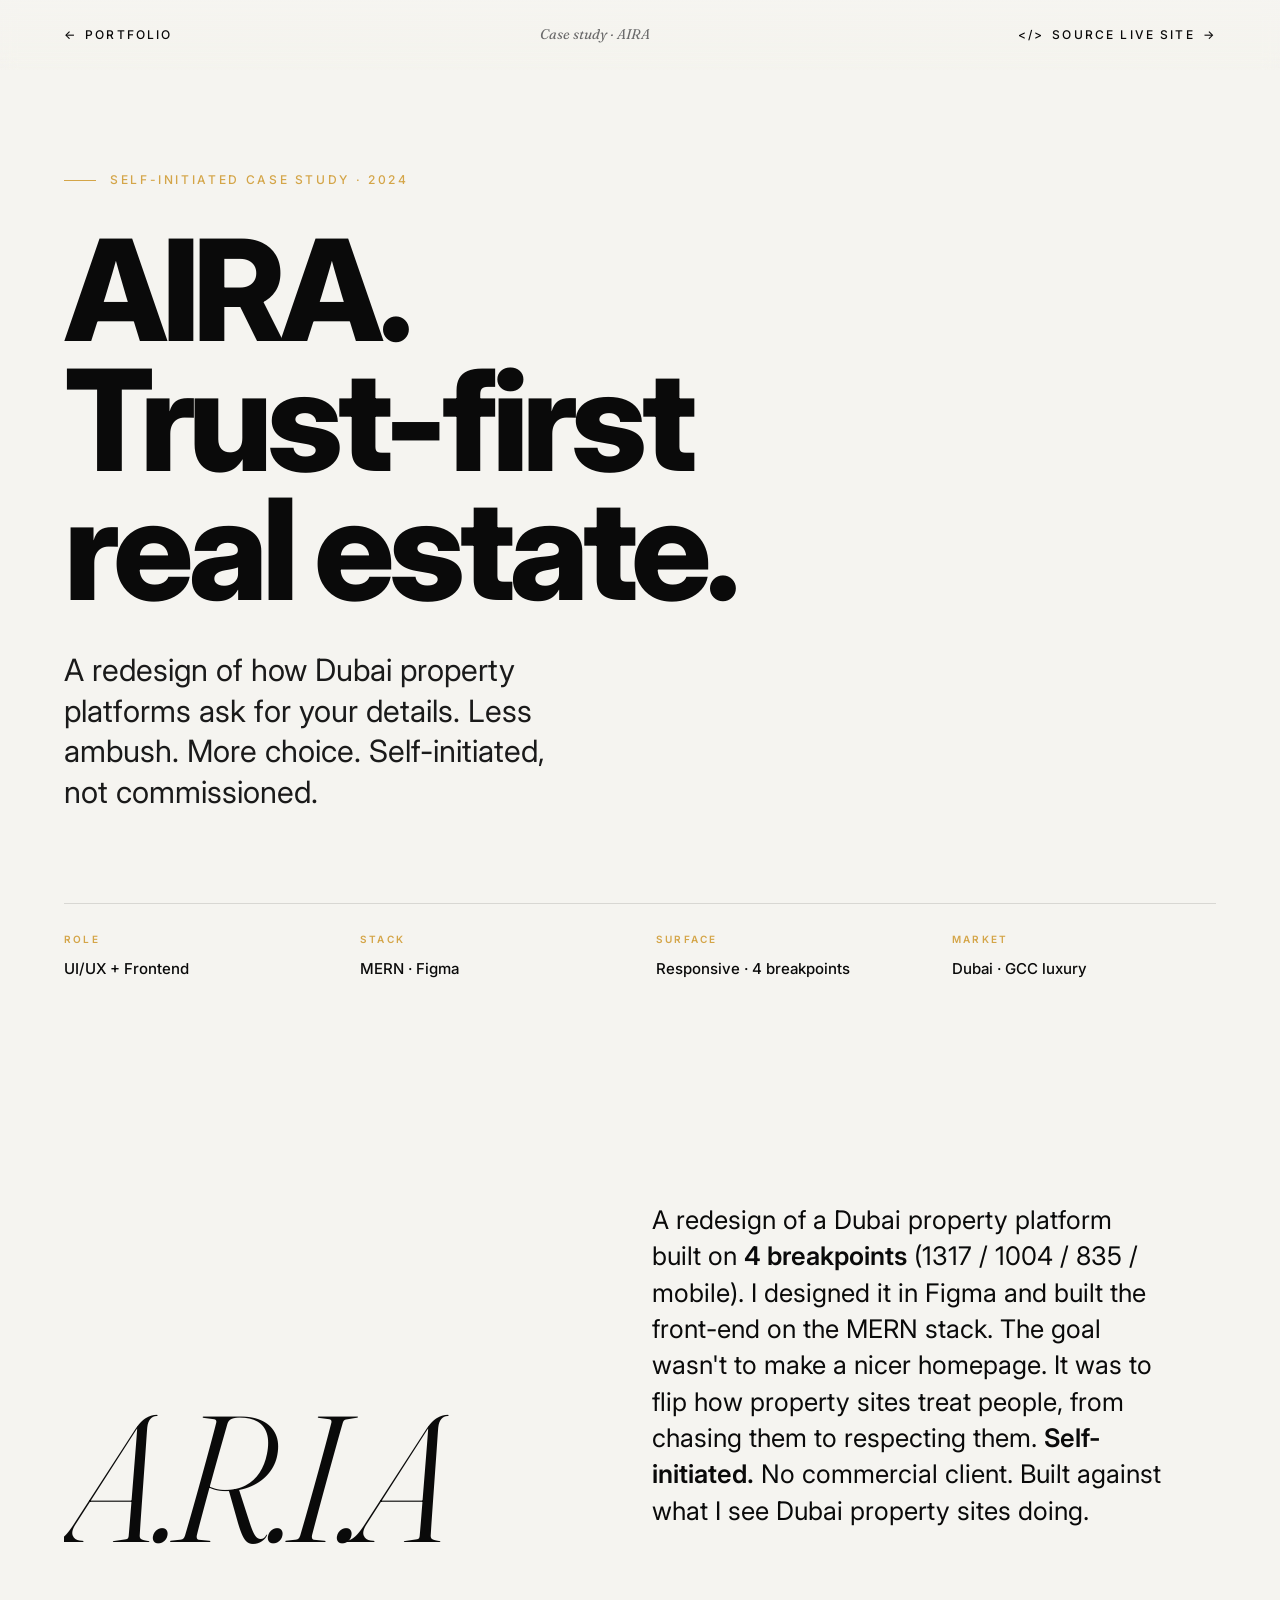
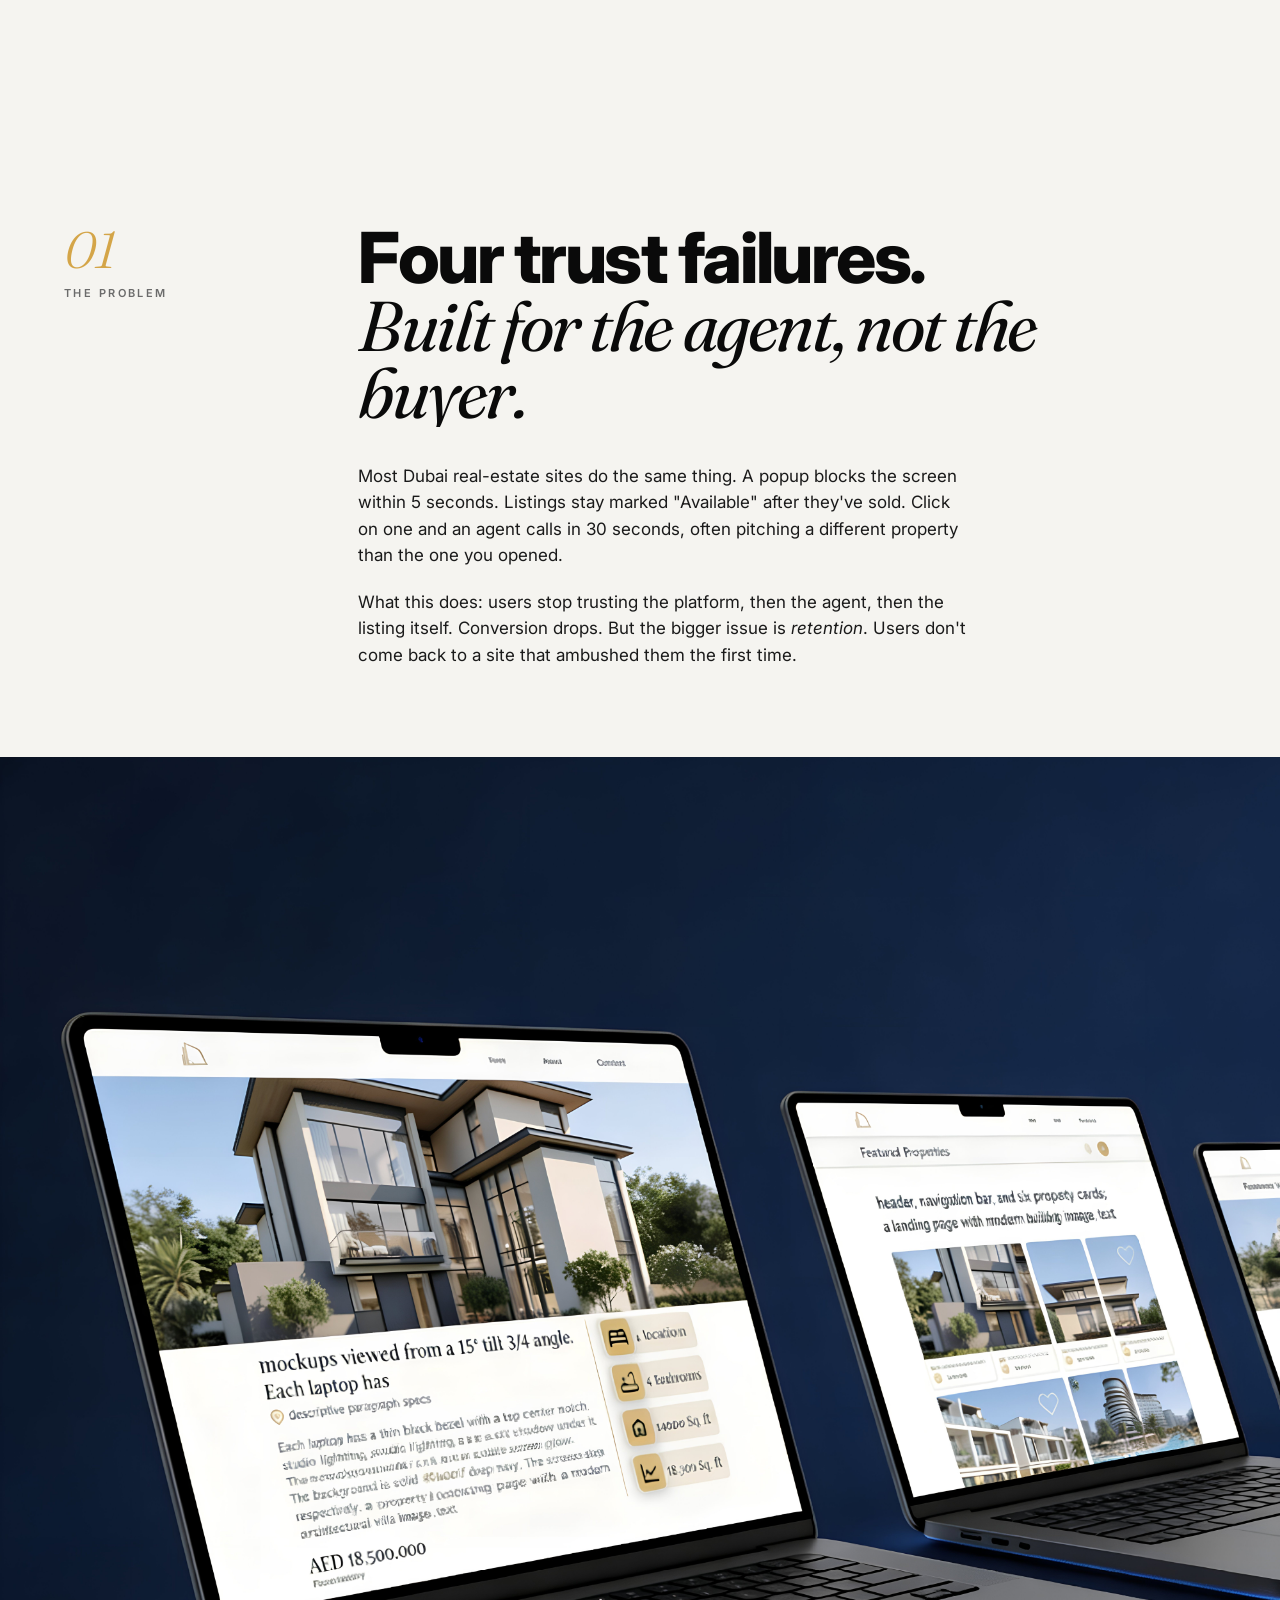
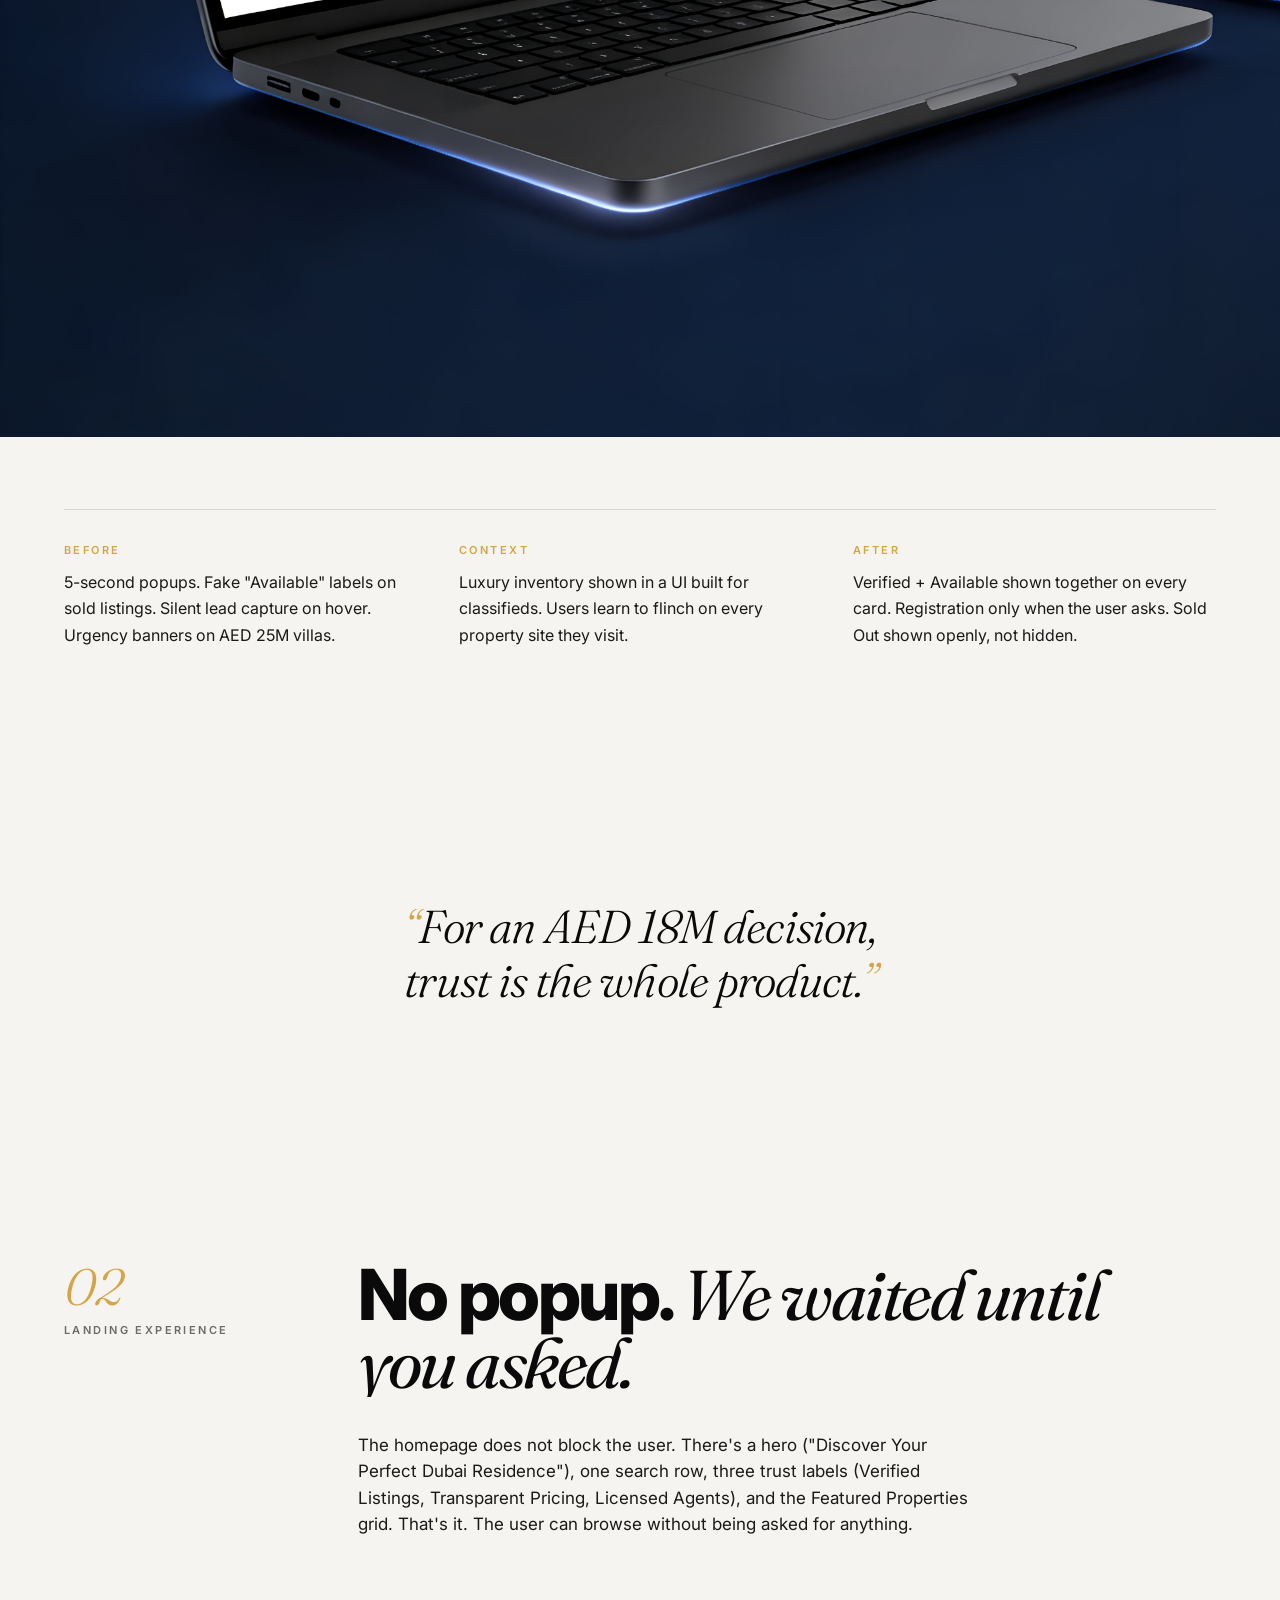
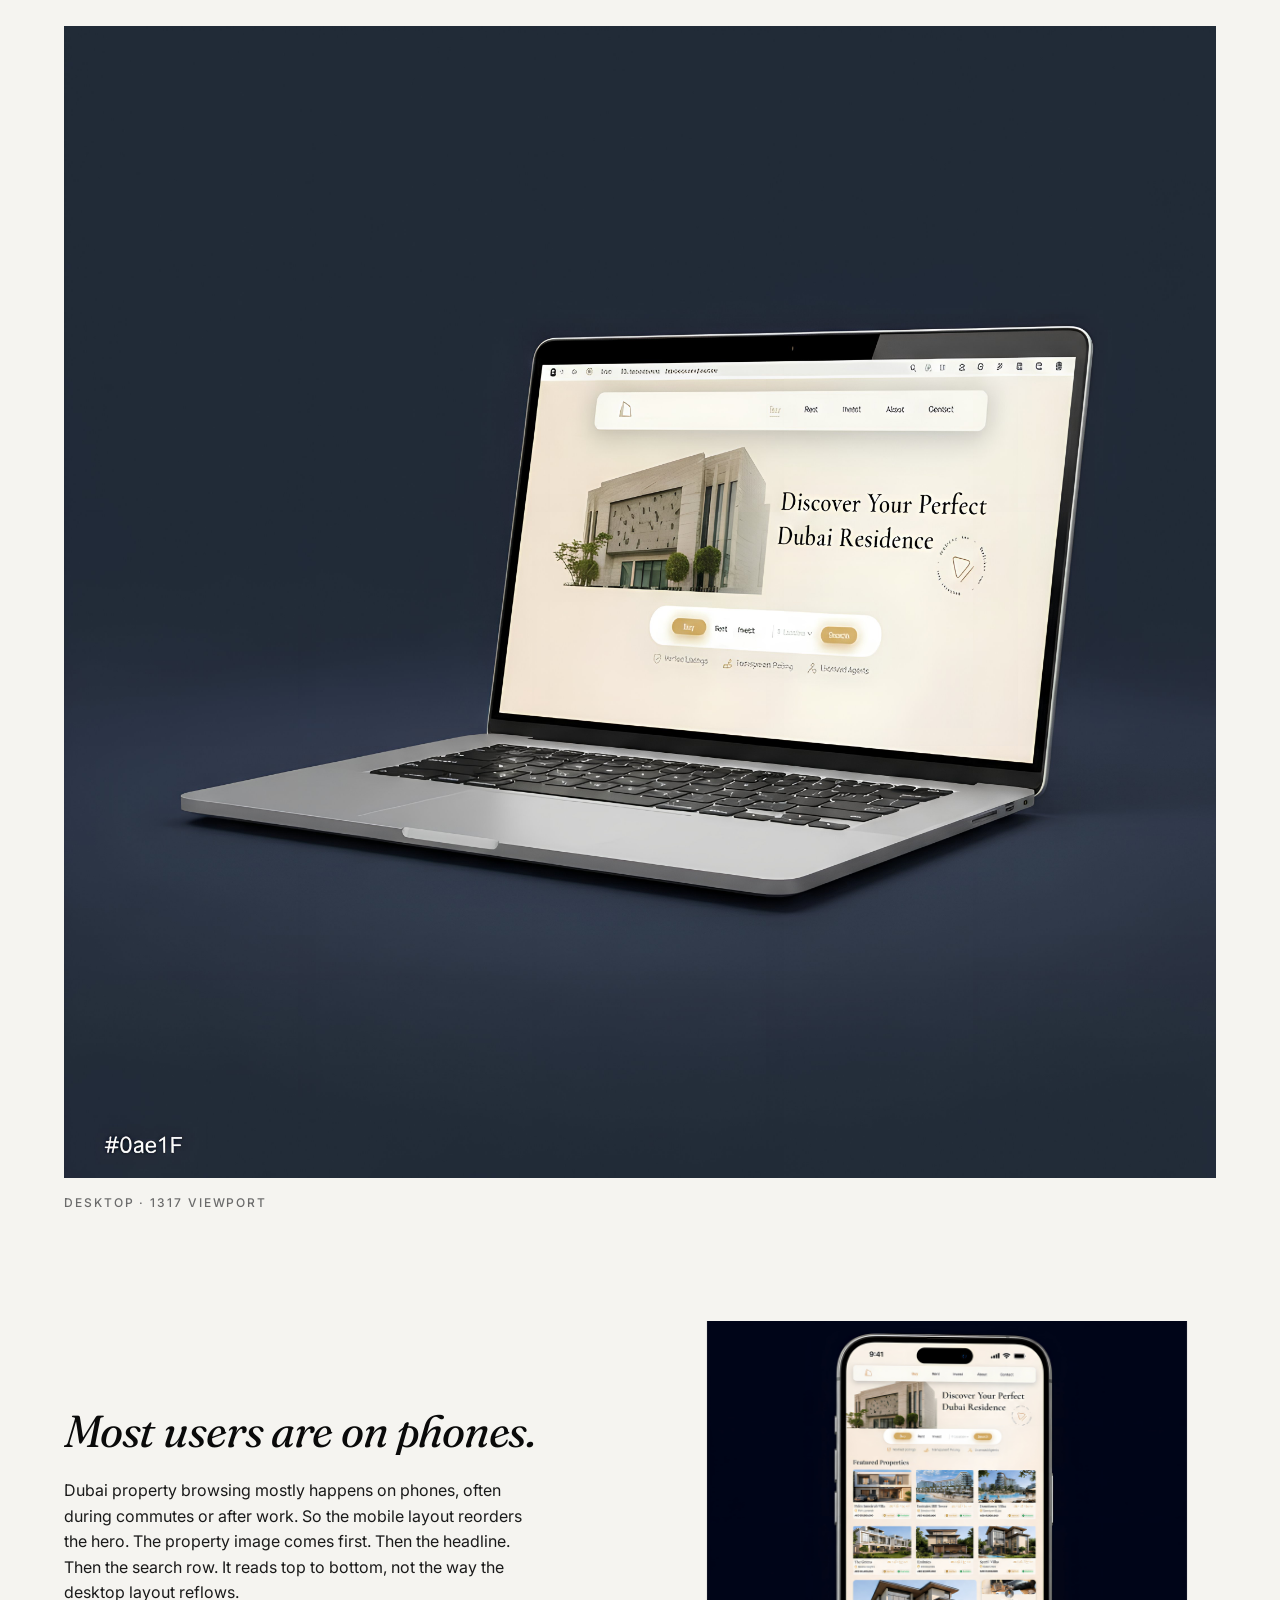
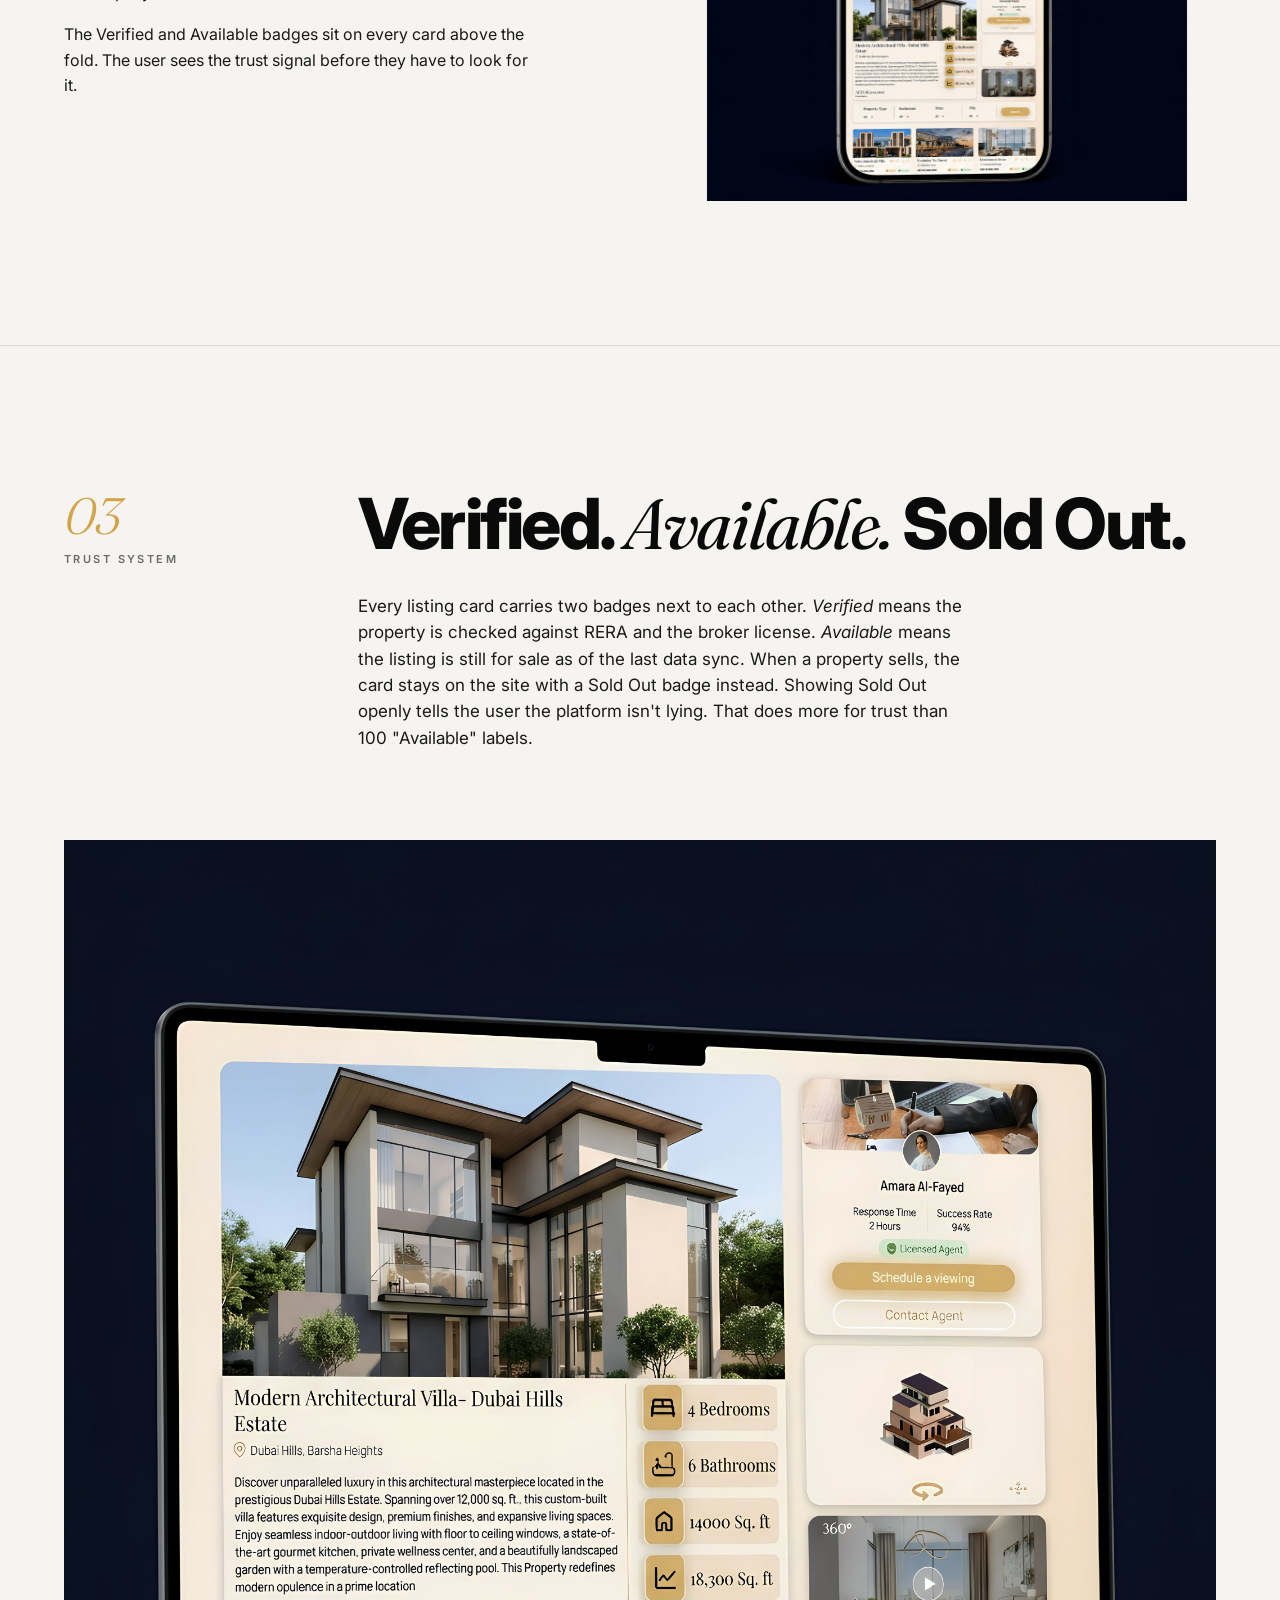
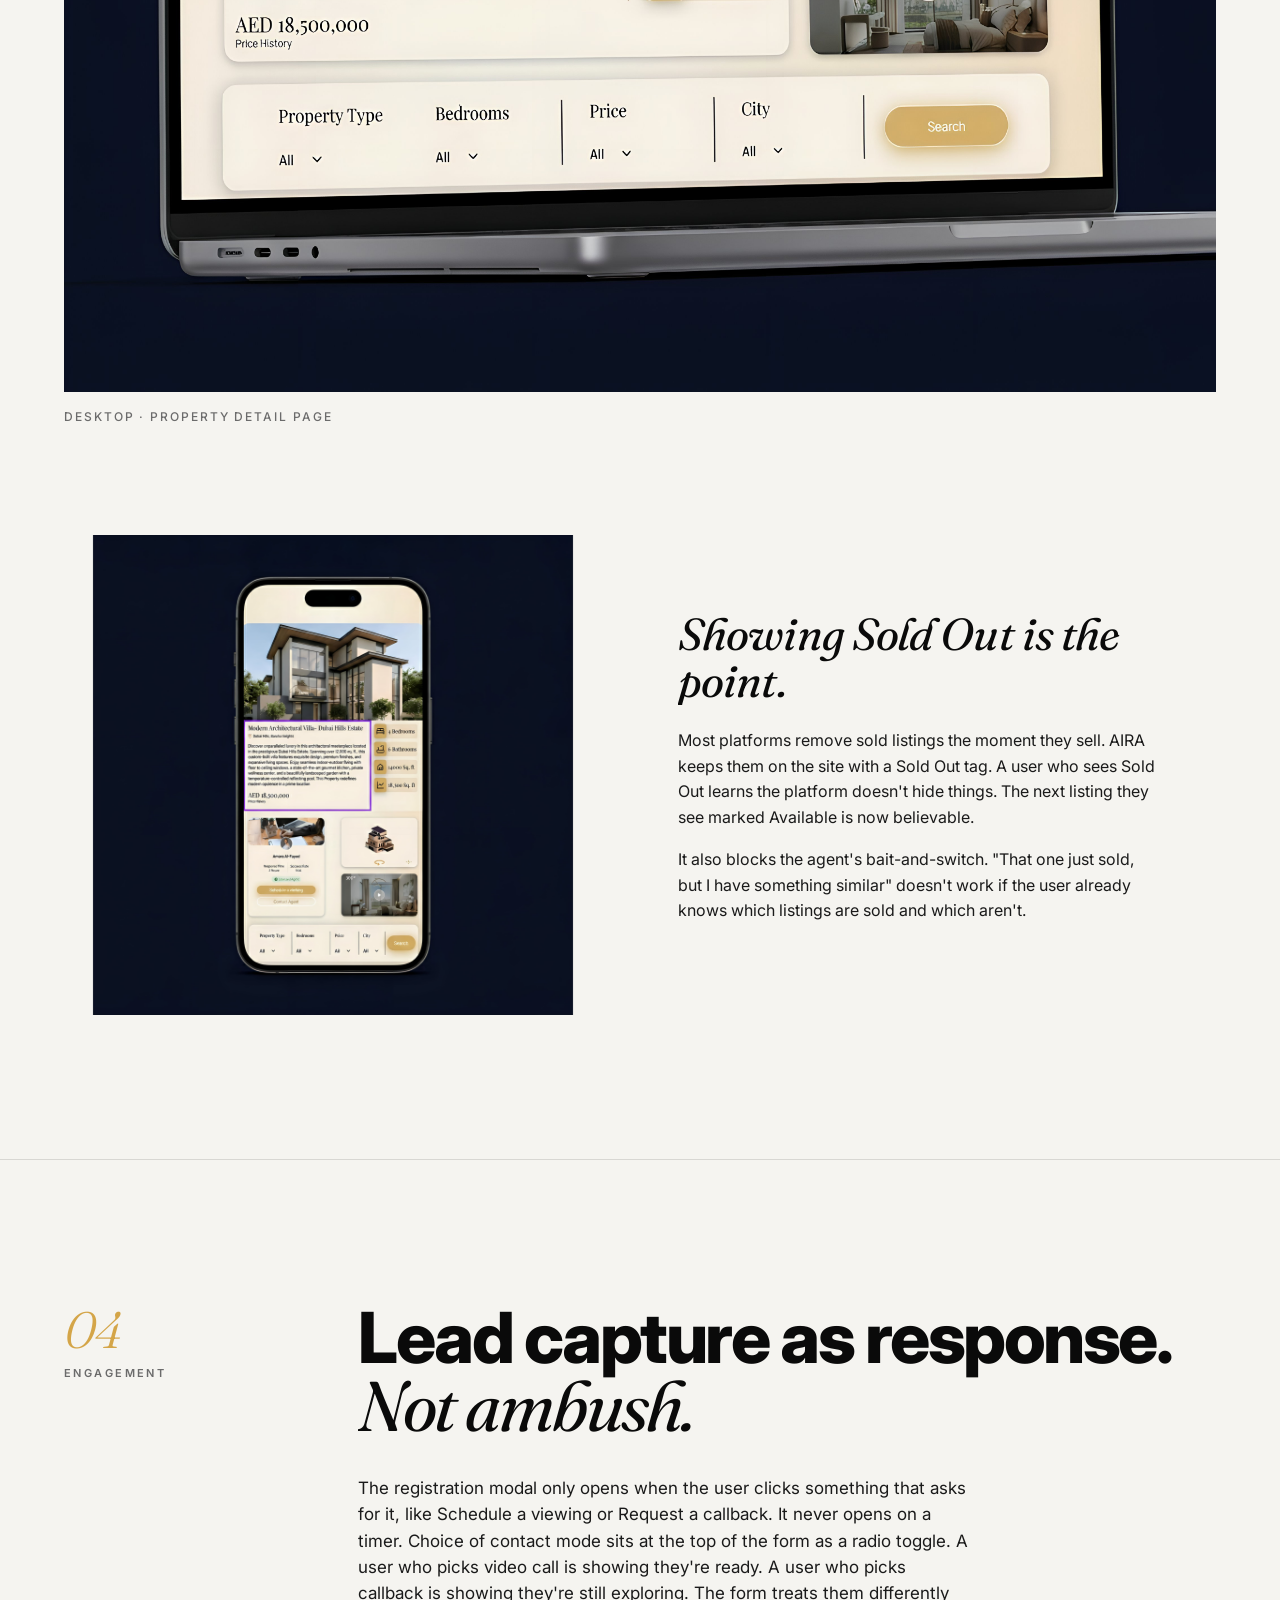
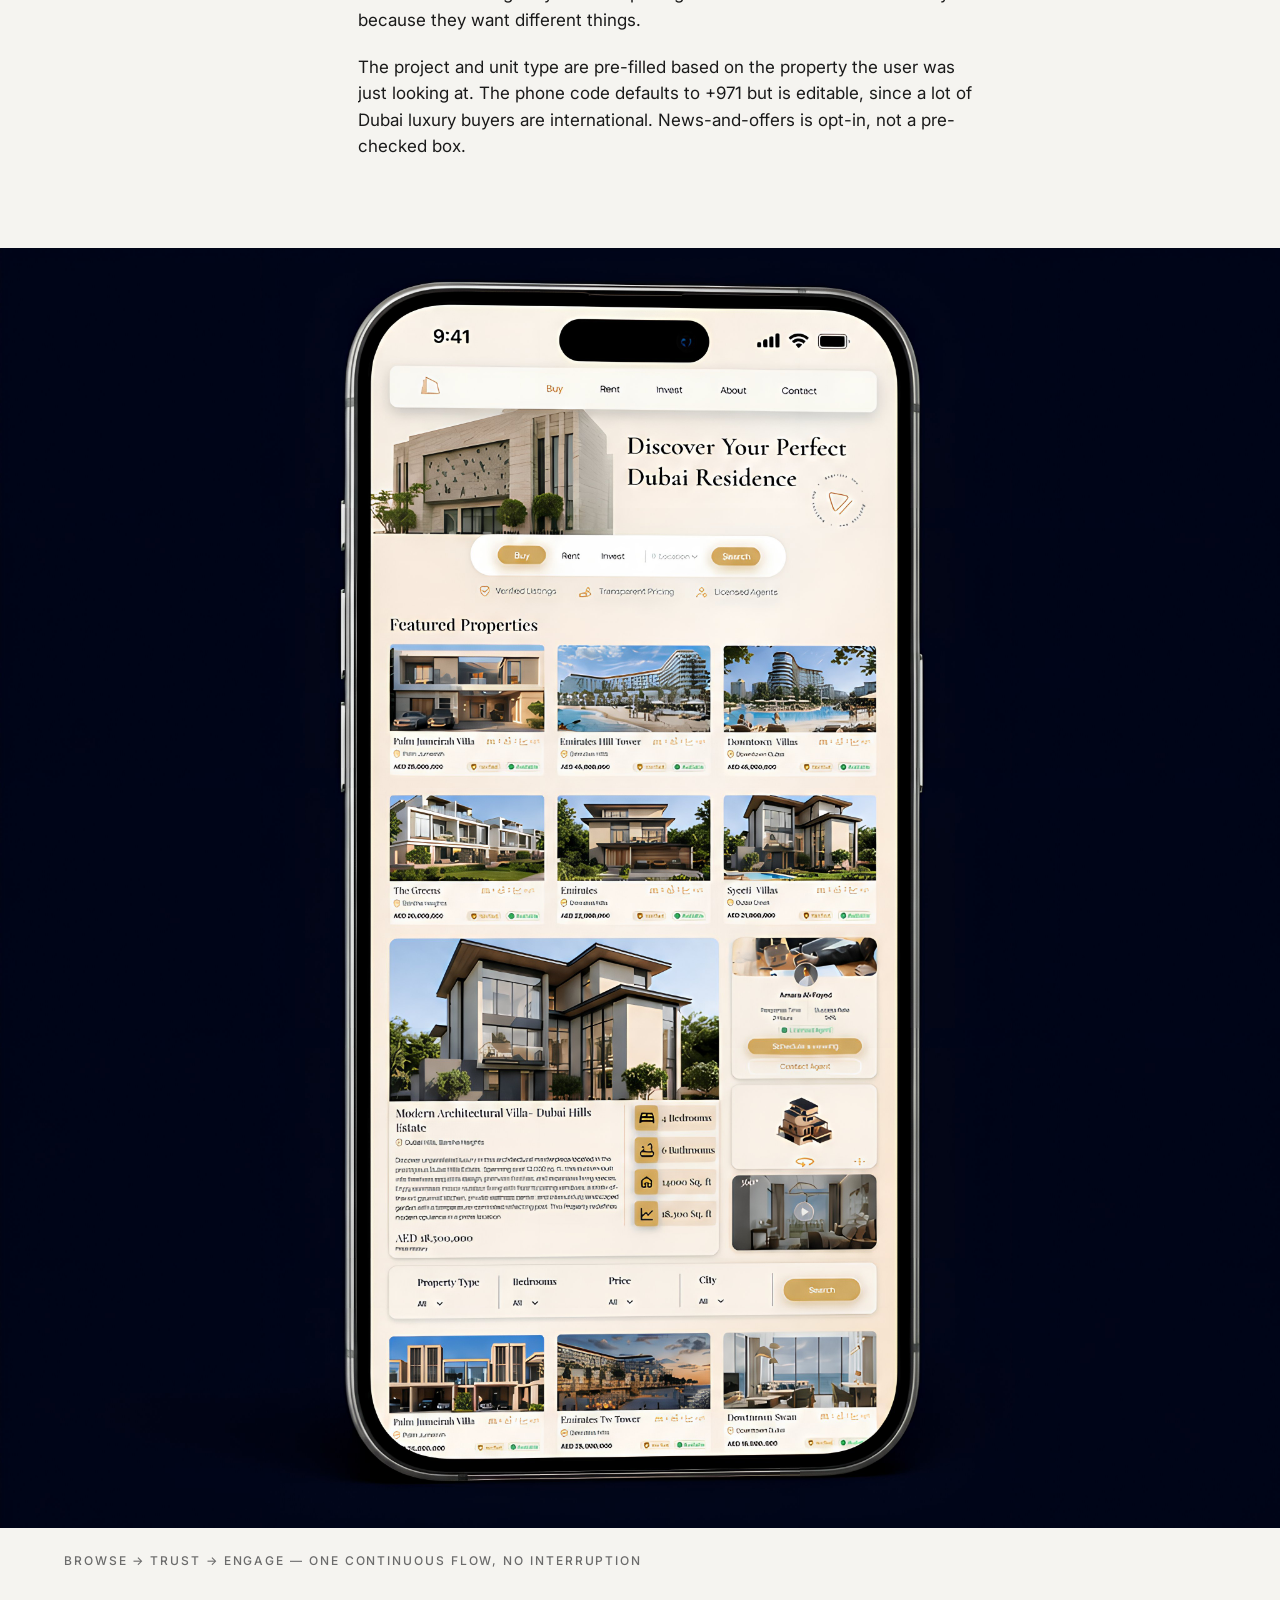
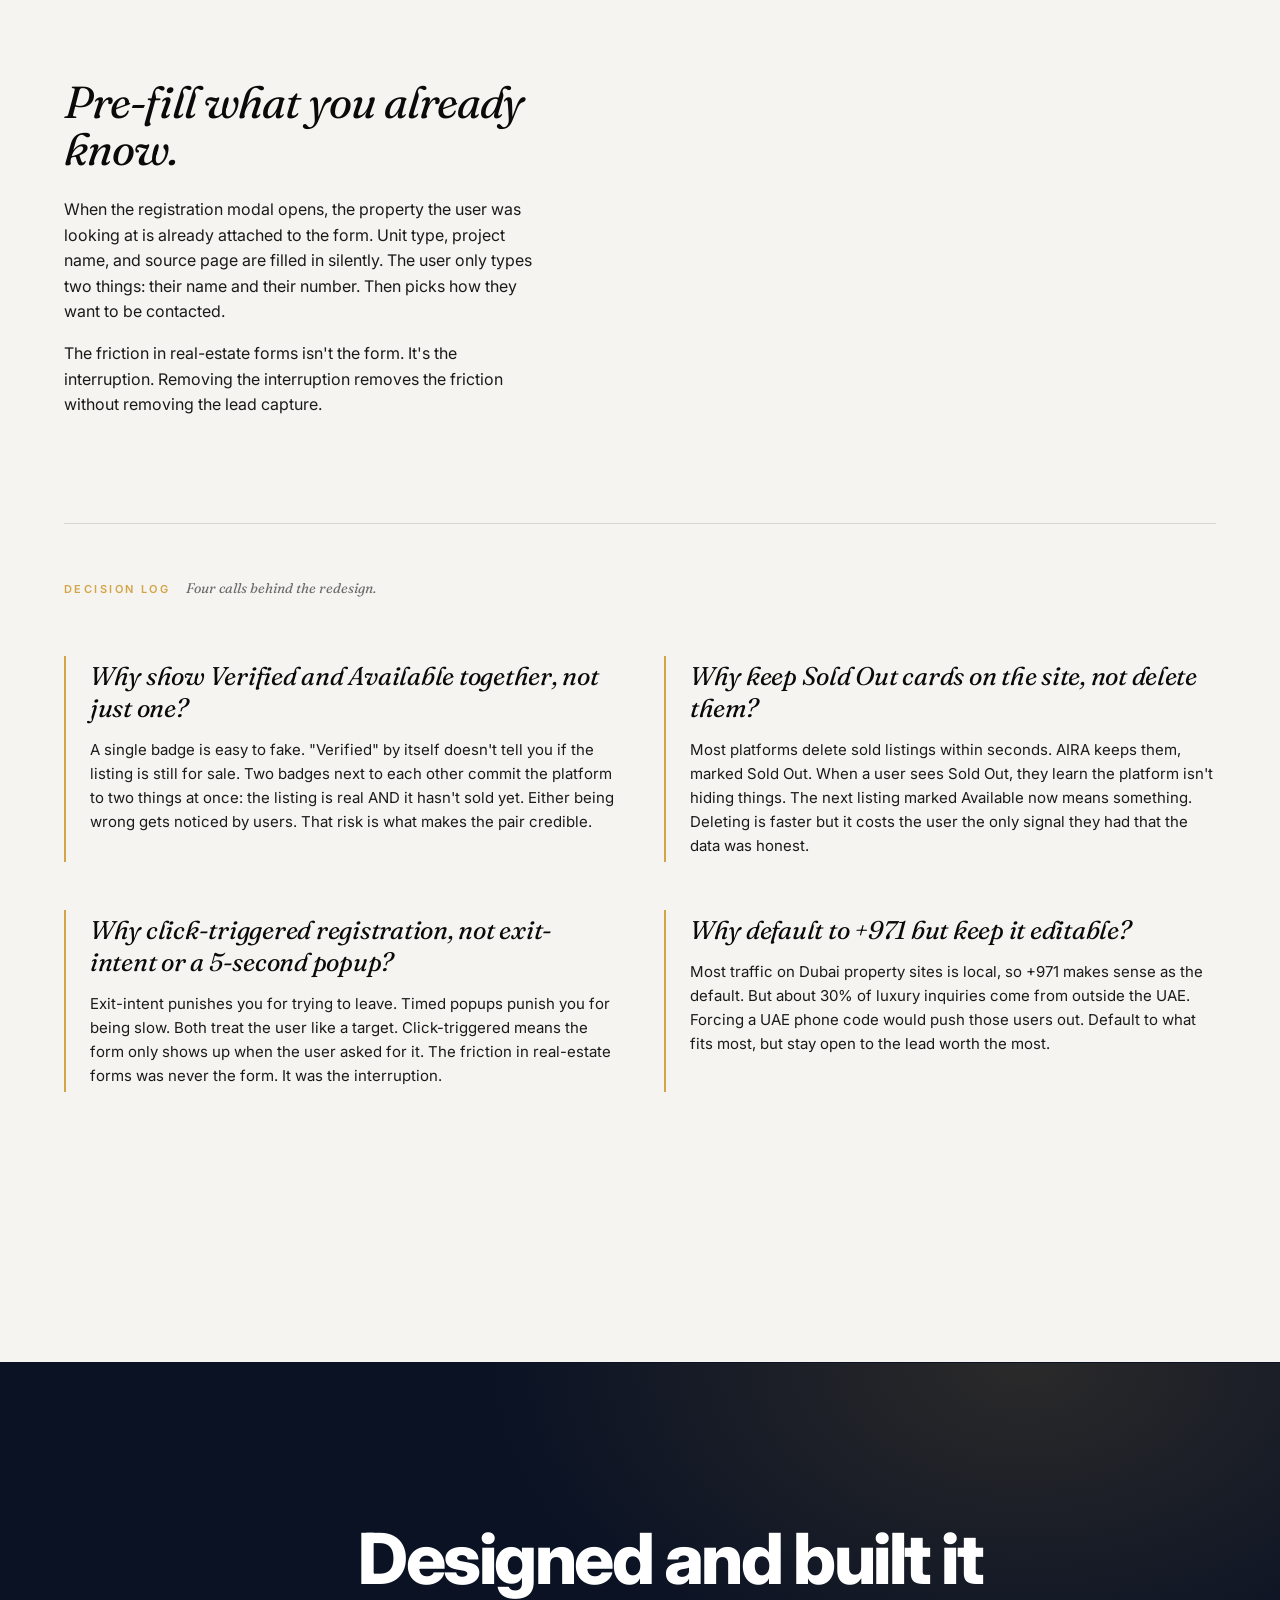
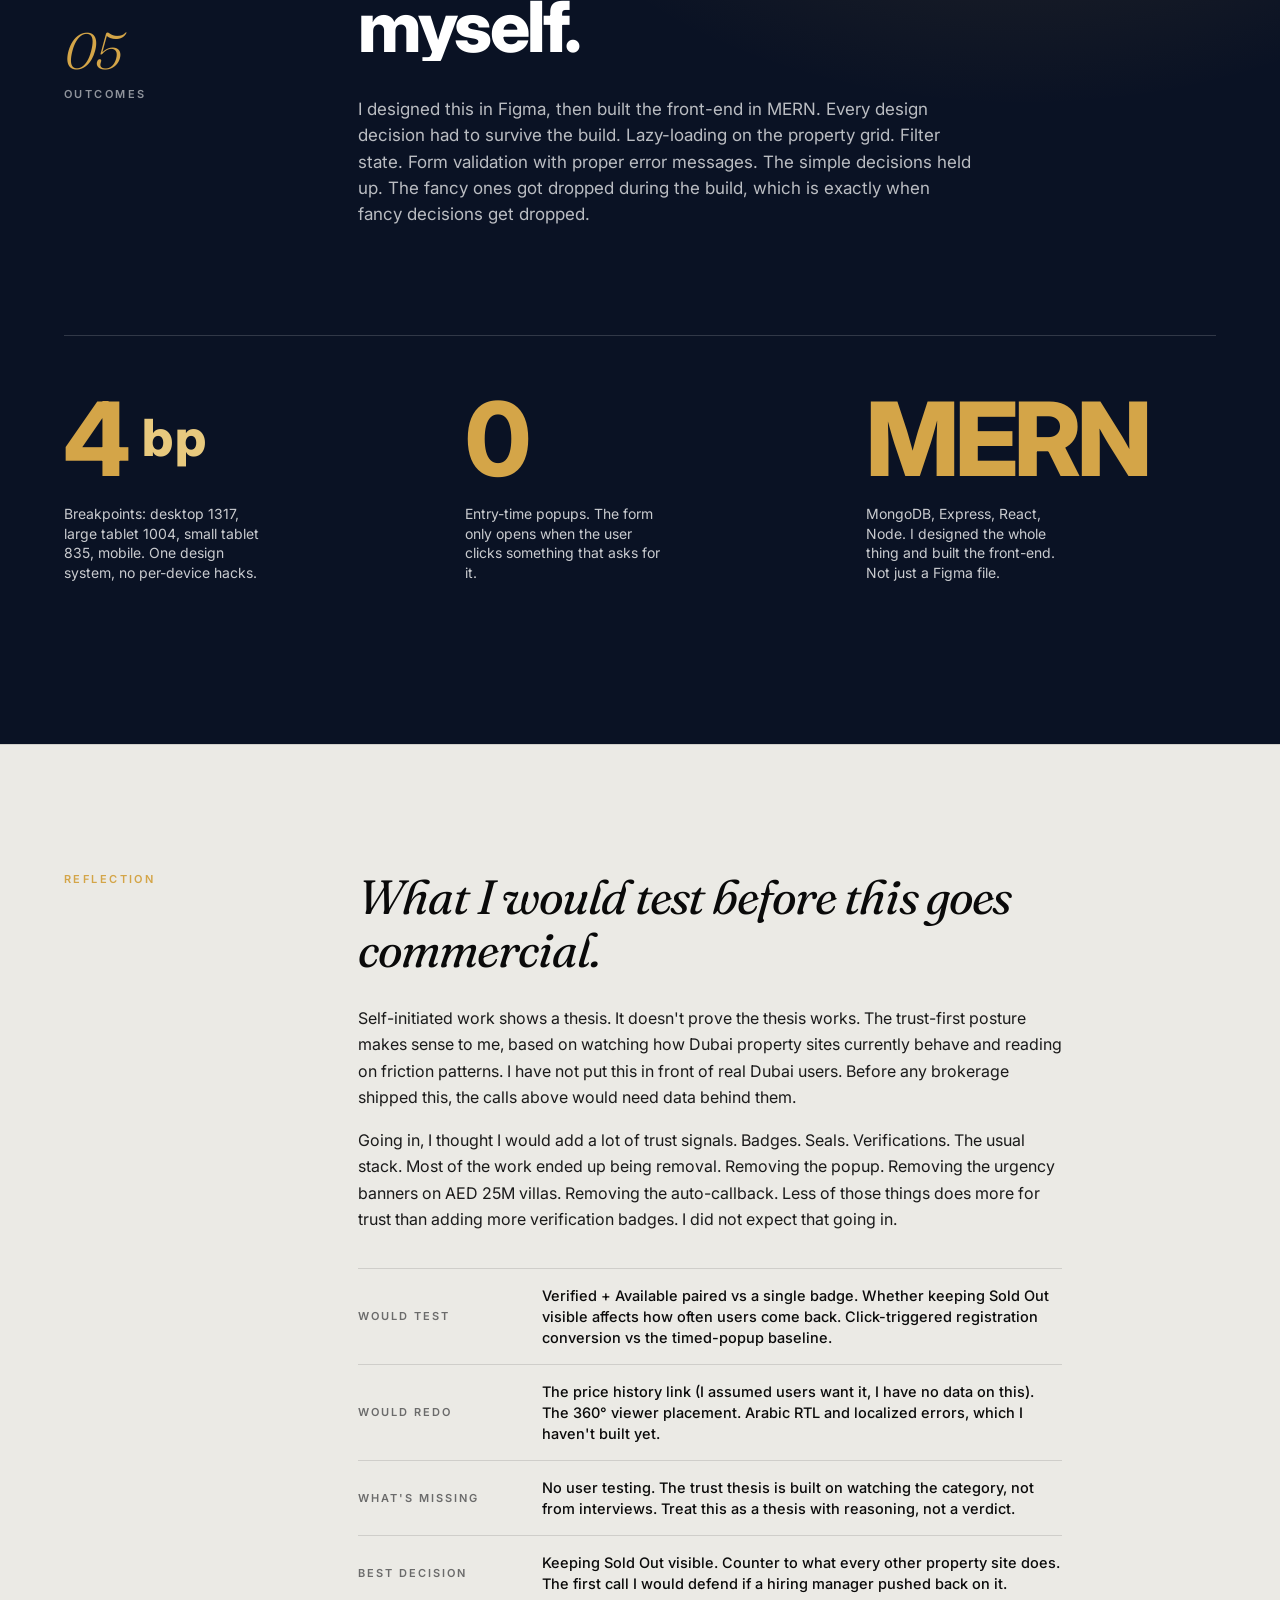
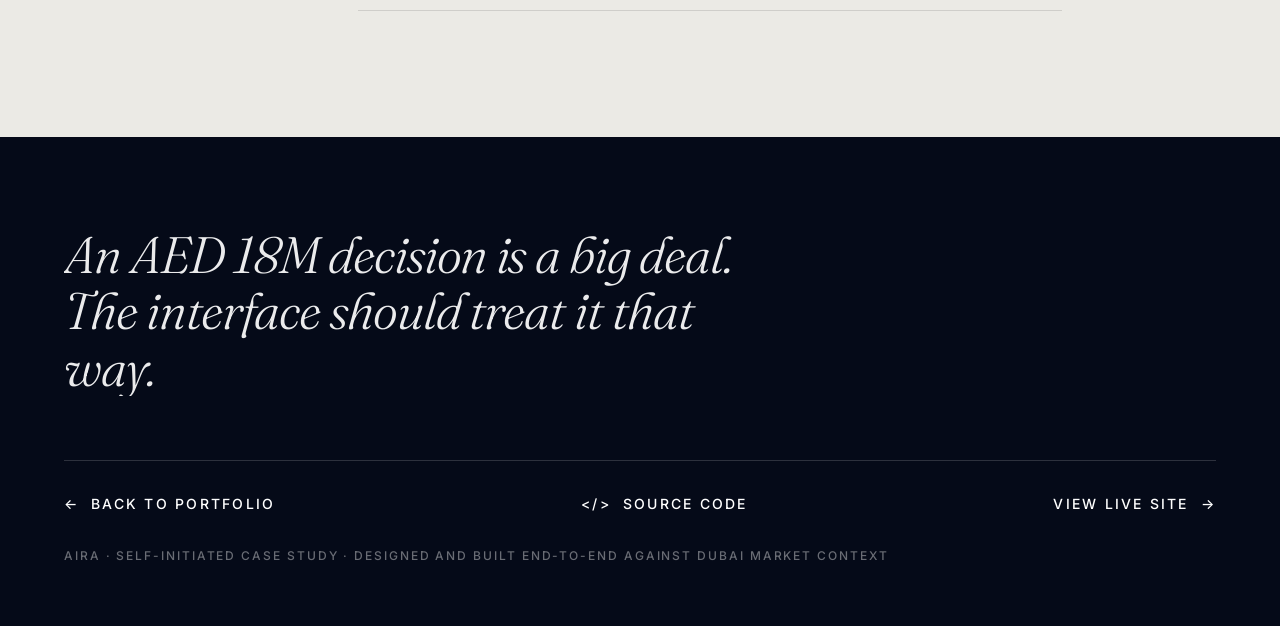
==== commit 5ab1dffe: "Update title from 'ARIA' to 'AIRA'" ====
--- a/portfolio-fe/project-aira.html
+++ b/portfolio-fe/project-aira.html
@@ -4,7 +4,7 @@
 <meta charset="UTF-8">
 <meta name="viewport" content="width=device-width, initial-scale=1, viewport-fit=cover">
 <meta name="description" content="Case study: ARIA — a trust-first real estate platform for Dubai, replacing aggressive lead capture with user-controlled engagement.">
-<title>ARIA · Case Study — Jenish Karki</title>
+<title>AIRA · Case Study — Jenish Karki</title>
 
 <link rel="preconnect" href="https://fonts.googleapis.com">
 <link rel="preconnect" href="https://fonts.gstatic.com" crossorigin>
@@ -1022,4 +1022,4 @@
 </script>
 
 </body>
-</html>+</html>
